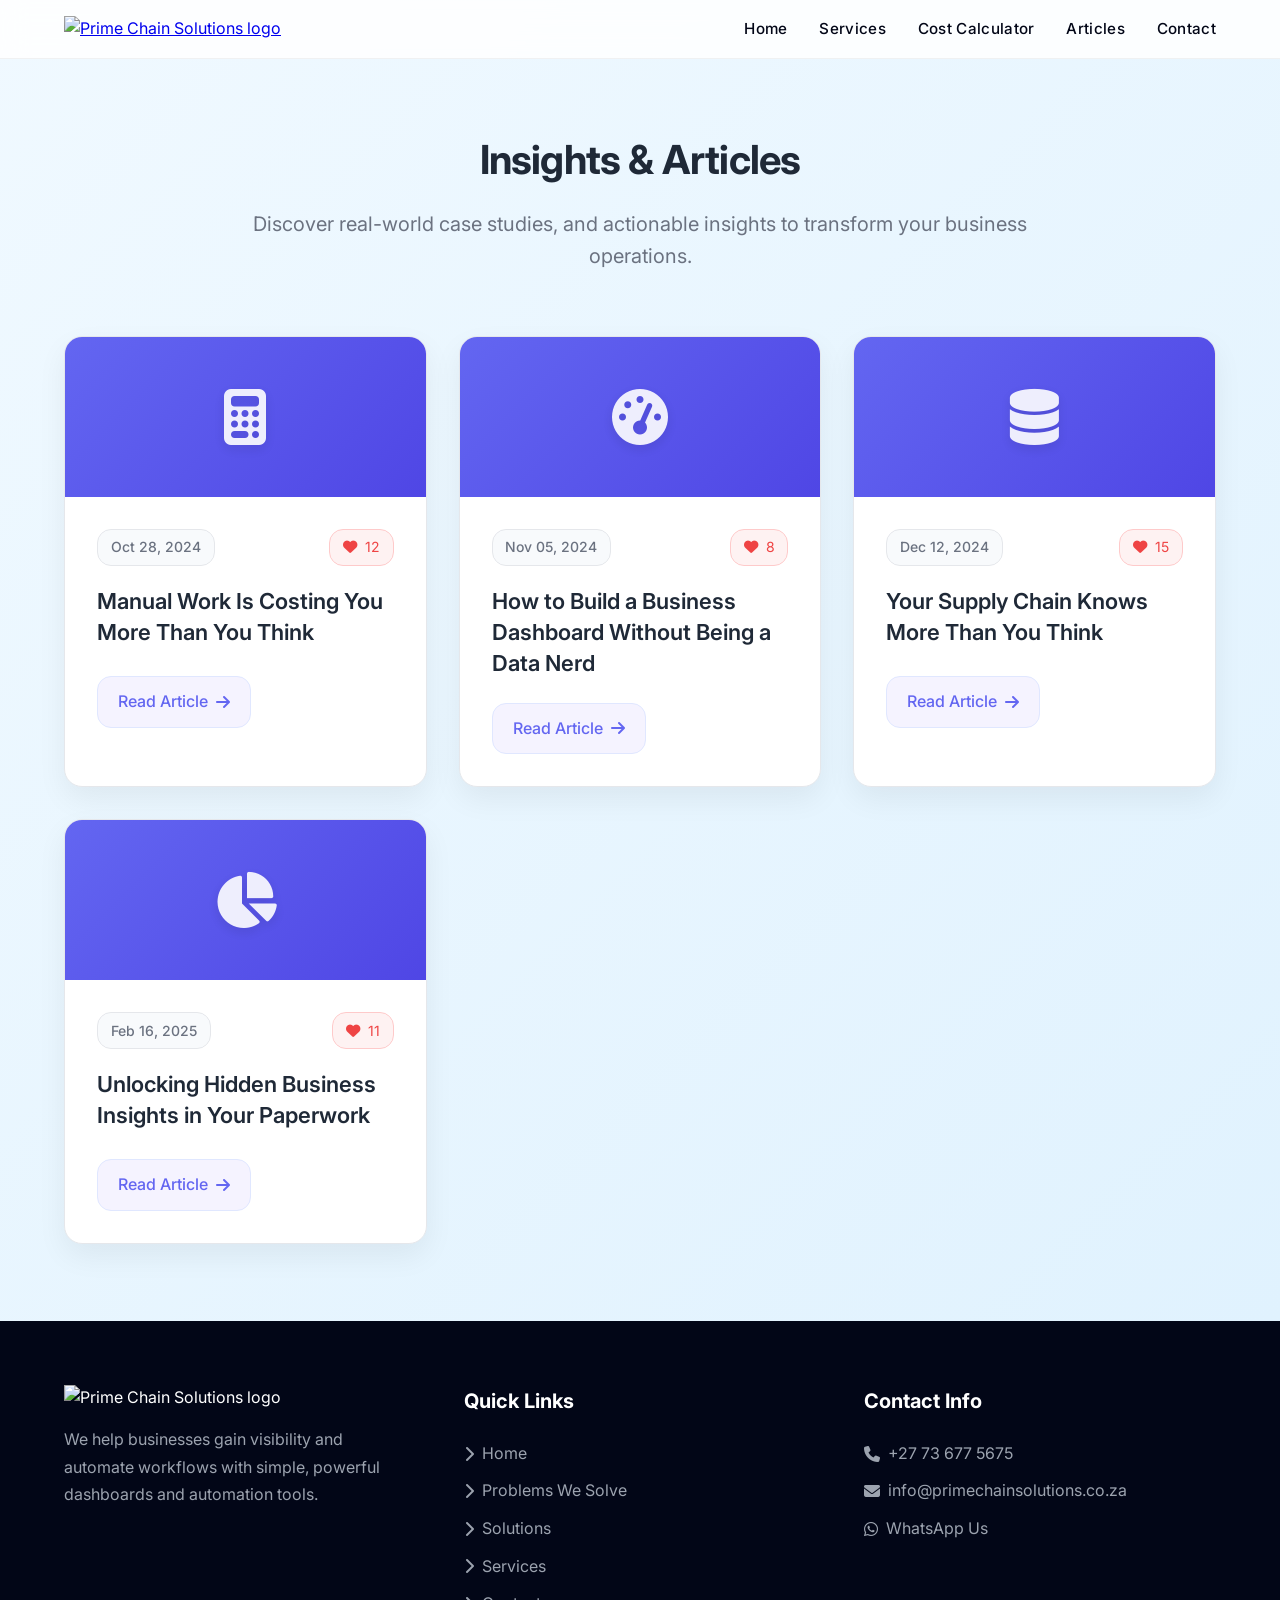
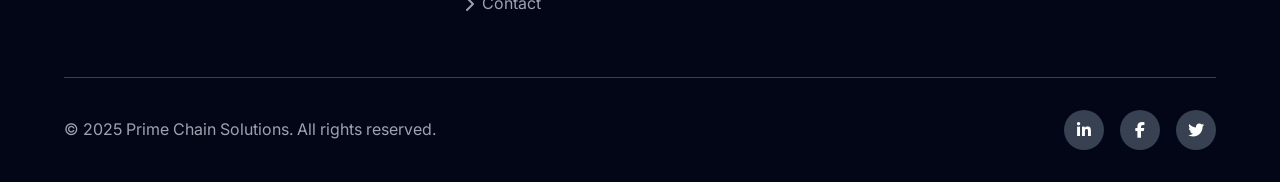
==== articles.html @ d6ee60e8 "Update articles.html" ====
<!DOCTYPE html>
<html lang="en">
<head>
    <meta charset="UTF-8">
    <meta name="viewport" content="width=device-width, initial-scale=1.0">
    <!-- SEO Metadata -->
    <meta name="description" content="Weekly articles on business process automation, supply chain visibility, and operational efficiency from Prime Chain Solutions." />
    <meta name="keywords" content="business automation articles, supply chain visibility, workflow automation, operations dashboards, process improvement, data visibility" />
    
    <!-- Open Graph / Facebook -->
    <meta property="og:type" content="website">
    <meta property="og:url" content="https://www.primechainsolutions.co.za/articles.html">
    <meta property="og:title" content="Articles | Prime Chain Solutions - Visibility and Automation Insights">
    <meta property="og:description" content="Weekly articles on business process automation, supply chain visibility, and operational efficiency.">
    <meta property="og:image" content="https://www.primechainsolutions.co.za/assets/og-image.jpg">

    <!-- Twitter -->
    <meta property="twitter:card" content="summary_large_image">
    <meta property="twitter:url" content="https://www.primechainsolutions.co.za/articles.html">
    <meta property="twitter:title" content="Articles | Prime Chain Solutions - Visibility and Automation Insights">
    <meta property="twitter:description" content="Weekly articles on business process automation, supply chain visibility, and operational efficiency.">
    <meta property="twitter:image" content="https://www.primechainsolutions.co.za/assets/twitter-image.jpg">

    <!-- Favicon -->
    <link rel="icon" type="image/png" sizes="32x32" href="/assets/Symbol Only.png">
    <link rel="icon" type="image/png" sizes="16x16" href="/assets/Symbol Only.png">
    
    <title>Articles | Prime Chain Solutions - Visibility and Automation Insights</title>
    <link rel="preconnect" href="https://fonts.googleapis.com">
    <link rel="preconnect" href="https://fonts.gstatic.com" crossorigin>
    <link href="https://fonts.googleapis.com/css2?family=Inter:wght@300;400;500;600;700;800;900&display=swap" rel="stylesheet">
    <link rel="stylesheet" href="https://cdnjs.cloudflare.com/ajax/libs/font-awesome/6.4.0/css/all.min.css">
    <link rel="stylesheet" href="assets/styles.css">
    <style>
        /* Articles Specific Styles */
        .section {
            padding: clamp(7rem, 10vw, 10rem) 0 clamp(4rem, 6vw, 6rem);
            background: linear-gradient(135deg, #f0f9ff 0%, #e0f2fe 100%);
            min-height: 100vh;
        }

        .articles-grid {
            display: grid;
            grid-template-columns: repeat(auto-fit, minmax(350px, 1fr));
            gap: 2rem;
            max-width: 1200px;
            margin: 0 auto;
        }

        .article-card {
            background: white;
            border-radius: 18px;
            overflow: hidden;
            box-shadow: 0 12px 30px rgba(0, 0, 0, 0.06);
            transition: all 0.3s ease;
            cursor: pointer;
            border: 1px solid #e5e7eb;
            transform: translateY(0);
        }

        .article-card:hover {
            transform: translateY(-8px);
            box-shadow: 0 20px 45px rgba(0, 0, 0, 0.08);
        }

        .article-image {
            background: linear-gradient(135deg, #6366f1 0%, #4f46e5 100%);
            padding: 2.5rem;
            text-align: center;
            color: white;
            height: 160px;
            display: flex;
            align-items: center;
            justify-content: center;
        }

        .article-image i {
            font-size: 3.5rem;
            opacity: 0.9;
            filter: drop-shadow(0 4px 6px rgba(0, 0, 0, 0.1));
        }

        .article-content {
            padding: 2rem;
        }

        .article-meta {
            display: flex;
            justify-content: space-between;
            align-items: center;
            margin-bottom: 1.25rem;
            font-size: 0.875rem;
        }

        .article-date {
            color: #6b7280;
            font-weight: 500;
            background: #f8fafc;
            padding: 0.4rem 0.8rem;
            border-radius: 14px;
            border: 1px solid #e5e7eb;
        }

        .article-engagement {
            display: flex;
            align-items: center;
            gap: 0.5rem;
            color: #ef4444;
            background: #fef2f2;
            padding: 0.4rem 0.8rem;
            border-radius: 14px;
            border: 1px solid #fecaca;
        }

        .article-engagement i {
            font-size: 0.9rem;
        }

        .article-title {
            font-size: 1.375rem;
            font-weight: 600;
            color: #1f2937;
            margin-bottom: 1.5rem;
            line-height: 1.4;
            min-height: 66px;
        }

        .article-link {
            display: inline-flex;
            align-items: center;
            gap: 0.5rem;
            color: #6366f1;
            text-decoration: none;
            font-weight: 500;
            transition: all 0.3s ease;
            padding: 0.75rem 1.25rem;
            background: #f5f3ff;
            border-radius: 14px;
            border: 1px solid #e0e7ff;
        }

        .article-link:hover {
            color: #4f46e5;
            gap: 0.75rem;
            background: #ede9fe;
            transform: translateX(4px);
        }

        .article-link i {
            transition: transform 0.3s ease;
        }

        .article-link:hover i {
            transform: translateX(4px);
        }

        .section-title {
            text-align: center;
            max-width: 800px;
            margin: 0 auto clamp(3rem, 5vw, 4rem);
        }

        .section-title h2 {
            font-size: 2.5rem;
            font-weight: 700;
            margin-bottom: 1rem;
            color: #1f2937;
            letter-spacing: -0.02em;
        }

        .section-title p {
            font-size: 1.25rem;
            color: #6b7280;
            line-height: 1.6;
        }

        /* Fade-in animation for articles */
        .article-card {
            opacity: 0;
            transform: translateY(20px);
            animation: fadeInUp 0.6s ease forwards;
        }

        .article-card:nth-child(1) { animation-delay: 0.1s; }
        .article-card:nth-child(2) { animation-delay: 0.2s; }
        .article-card:nth-child(3) { animation-delay: 0.3s; }
        .article-card:nth-child(4) { animation-delay: 0.4s; }

        @keyframes fadeInUp {
            from { 
                opacity: 0;
                transform: translateY(20px);
            }
            to { 
                opacity: 1;
                transform: translateY(0);
            }
        }

        /* Mobile Responsive */
        @media (max-width: 768px) {
            .section {
                padding: clamp(5rem, 8vw, 7rem) 0 clamp(3rem, 4vw, 4rem);
            }

            .articles-grid {
                grid-template-columns: 1fr;
                gap: 1.5rem;
                padding: 0 1rem;
                max-width: 500px;
            }

            .section-title h2 {
                font-size: 2rem;
            }

            .section-title p {
                font-size: 1.125rem;
            }

            .article-card {
                margin: 0;
            }

            .article-image {
                padding: 2rem;
                height: 140px;
            }

            .article-image i {
                font-size: 3rem;
            }

            .article-content {
                padding: 1.5rem;
            }

            .article-title {
                font-size: 1.25rem;
                min-height: auto;
                margin-bottom: 1.25rem;
            }
        }

        @media (max-width: 480px) {
            .section-title h2 {
                font-size: 1.75rem;
            }

            .article-content {
                padding: 1.25rem;
            }

            .article-title {
                font-size: 1.125rem;
            }

            .article-image {
                height: 120px;
                padding: 1.5rem;
            }

            .article-image i {
                font-size: 2.5rem;
            }

            .article-meta {
                flex-direction: column;
                align-items: flex-start;
                gap: 0.5rem;
            }

            .article-date, .article-engagement {
                width: 100%;
                justify-content: center;
                text-align: center;
            }

            .article-link {
                width: 100%;
                justify-content: center;
            }
        }
    </style>
</head>
<body>
    <!-- Scroll Progress Bar -->
    <div class="scroll-progress"></div>
    
    <!-- Global Header -->
    <header id="header">
        <div class="container header-container">
            <a href="index.html" class="logo" aria-label="Prime Chain Solutions Home">
                <img src="/assets/Primary on Transparent.png" alt="Prime Chain Solutions logo" />
            </a>
            <nav aria-label="Primary">
                <ul>
                    <li><a href="index.html">Home</a></li>
                    <li><a href="index.html#services">Services</a></li>
                    <li><a href="cost-calculator.html">Cost Calculator</a></li>
                    <li><a href="articles.html">Articles</a></li>
                    <li><a href="index.html#contact">Contact</a></li>
                </ul>
            </nav>
            
            <button class="mobile-menu-btn" id="mobile-menu-btn">
                <i class="fas fa-bars"></i>
            </button>
        </div>
    </header>
    

    <!-- Main Content -->
    <section class="section">
        <div class="container">
            <div class="section-title">
                <h2>Insights & Articles</h2>
                <p>Discover real-world case studies, and actionable insights to transform your business operations.</p>
            </div>
            
            <div class="articles-grid">
                <!-- Article 1 -->
                <div class="article-card" onclick="window.location.href='articles/article1.html'">
                    <div class="article-image">
                        <i class="fas fa-calculator"></i>
                    </div>
                    <div class="article-content">
                        <div class="article-meta">
                            <span class="article-date">Oct 28, 2024</span>
                            <div class="article-engagement">
                                <i class="fas fa-heart"></i>
                                <span>12</span>
                            </div>
                        </div>
                        <h3 class="article-title">Manual Work Is Costing You More Than You Think</h3>
                        <a href="articles/article1.html" class="article-link">Read Article <i class="fas fa-arrow-right"></i></a>
                    </div>
                </div>
                
                <!-- Article 2 -->
                <div class="article-card" onclick="window.location.href='articles/article2.html'">
                    <div class="article-image">
                        <i class="fas fa-tachometer-alt"></i>
                    </div>
                    <div class="article-content">
                        <div class="article-meta">
                            <span class="article-date">Nov 05, 2024</span>
                            <div class="article-engagement">
                                <i class="fas fa-heart"></i>
                                <span>8</span>
                            </div>
                        </div>
                        <h3 class="article-title">How to Build a Business Dashboard Without Being a Data Nerd</h3>
                        <a href="articles/article2.html" class="article-link">Read Article <i class="fas fa-arrow-right"></i></a>
                    </div>
                </div>
                
                <!-- Article 3 -->
                <div class="article-card" onclick="window.location.href='articles/article3.html'">
                    <div class="article-image">
                        <i class="fas fa-database"></i>
                    </div>
                    <div class="article-content">
                        <div class="article-meta">
                            <span class="article-date">Dec 12, 2024</span>
                            <div class="article-engagement">
                                <i class="fas fa-heart"></i>
                                <span>15</span>
                            </div>
                        </div>
                        <h3 class="article-title">Your Supply Chain Knows More Than You Think</h3>
                        <a href="articles/article3.html" class="article-link">Read Article <i class="fas fa-arrow-right"></i></a>
                    </div>
                </div>
                
                <!-- Article 6 -->
                <div class="article-card" onclick="window.location.href='articles/article6.html'">
                    <div class="article-image">
                        <i class="fas fa-chart-pie"></i>
                    </div>
                    <div class="article-content">
                        <div class="article-meta">
                            <span class="article-date">Feb 16, 2025</span>
                            <div class="article-engagement">
                                <i class="fas fa-heart"></i>
                                <span>11</span>
                            </div>
                        </div>
                        <h3 class="article-title">Unlocking Hidden Business Insights in Your Paperwork</h3>
                        <a href="articles/article6.html" class="article-link">Read Article <i class="fas fa-arrow-right"></i></a>
                    </div>
                </div>
            </div>
        </div>
    </section>

    <!-- Global Footer -->
    <footer>
        <div class="container">
            <div class="footer-content">
                <div class="footer-about">
                    <div class="footer-logo">
                        <img src="/assets/White on Transparent.png" alt="Prime Chain Solutions logo" />
                    </div>
                    <p>We help businesses gain visibility and automate workflows with simple, powerful dashboards and automation tools.</p>
                </div>
                
                <div class="footer-links">
                    <h3 class="footer-heading">Quick Links</h3>
                    <ul>
                        <li><a href="index.html"><i class="fas fa-chevron-right"></i> Home</a></li>
                        <li><a href="index.html#problems"><i class="fas fa-chevron-right"></i> Problems We Solve</a></li>
                        <li><a href="index.html#solutions"><i class="fas fa-chevron-right"></i> Solutions</a></li>
                        <li><a href="index.html#services"><i class="fas fa-chevron-right"></i> Services</a></li>
                        <li><a href="index.html#contact"><i class="fas fa-chevron-right"></i> Contact</a></li>
                    </ul>
                </div>
                
                <div class="footer-links">
                    <h3 class="footer-heading">Contact Info</h3>
                    <ul>
                        <li><a href="tel:+27736775675"><i class="fas fa-phone"></i> +27 73 677 5675</a></li>
                        <li><a href="mailto:skhumbuzo@primechainsolutions.co.za"><i class="fas fa-envelope"></i> info@primechainsolutions.co.za</a></li>
                        <li><a href="https://wa.me/27736775675"><i class="fab fa-whatsapp"></i> WhatsApp Us</a></li>
                    </ul>
                </div>
            </div>
            
            <div class="footer-bottom">
                <p class="copyright">© 2025 Prime Chain Solutions. All rights reserved.</p>
                <div class="social-links">
                    <a href="#"><i class="fab fa-linkedin-in"></i></a>
                    <a href="#"><i class="fab fa-facebook-f"></i></a>
                    <a href="#"><i class="fab fa-twitter"></i></a>
                </div>
            </div>
        </div>
    </footer>

    <!-- Back to Top Button -->
    <div class="back-to-top" aria-label="Back to top">
        <i class="fas fa-arrow-up"></i>
    </div>

    <script src="assets/script.js"></script>
    <script>
        // Articles page specific JavaScript
        document.addEventListener('DOMContentLoaded', function() {
            // Add click handlers for article cards
            document.querySelectorAll('.article-card').forEach(card => {
                card.addEventListener('click', function(e) {
                    // Don't trigger if user clicked on a link inside the card
                    if (e.target.tagName === 'A' || e.target.closest('a')) {
                        return;
                    }
                    const onclickAttr = this.getAttribute('onclick');
                    if (onclickAttr) {
                        const urlMatch = onclickAttr.match(/'([^']+)'/);
                        if (urlMatch && urlMatch[1]) {
                            window.location.href = urlMatch[1];
                        }
                    }
                });
            });

            // Add hover effects for article cards
            document.querySelectorAll('.article-card').forEach(card => {
                card.addEventListener('mouseenter', function() {
                    this.style.transform = 'translateY(-8px)';
                });
                
                card.addEventListener('mouseleave', function() {
                    this.style.transform = 'translateY(0)';
                });
            });

            // Intersection observer for animations
            const observerOptions = {
                threshold: 0.1,
                rootMargin: '0px 0px -50px 0px'
            };

            const observer = new IntersectionObserver((entries) => {
                entries.forEach(entry => {
                    if (entry.isIntersecting) {
                        entry.target.style.animationPlayState = 'running';
                        observer.unobserve(entry.target);
                    }
                });
            }, observerOptions);

            // Observe article cards
            document.querySelectorAll('.article-card').forEach(card => {
                observer.observe(card);
            });
        });
    </script>
</body>
</html>
---- assets/styles.css ----
/* STEP 1 — Add global design system */
:root {
  --bg-dark: #020617;
  --bg-light: #ffffff;
  --text-dark: #020617;
  --text-muted: #6b7280;
  --primary: #6366f1;
  --primary-hover: #4f46e5;
  --card-bg: #ffffff;
  --radius-lg: 18px;
  --radius-md: 14px;
  --shadow-soft: 0 12px 30px rgba(0,0,0,0.06);
  --shadow-hover: 0 20px 45px rgba(0,0,0,0.08);
}

/* Reset and Base Styles */
* {
    margin: 0;
    padding: 0;
    box-sizing: border-box;
}

html {
    scroll-behavior: smooth;
}

body {
    font-family: 'Inter', sans-serif;
    line-height: 1.6;
    color: var(--text-dark);
    background-color: var(--bg-light);
    overflow-x: hidden;
}

.container {
    width: 100%;
    max-width: 1200px;
    margin: 0 auto;
    padding: 0 1.5rem;
}

/* STEP 2 — Header (clean, premium, modern) */
#header {
    position: fixed;
    top: 0;
    left: 0;
    width: 100%;
    background: rgba(255,255,255,0.85);
    backdrop-filter: blur(12px);
    border-bottom: 1px solid rgba(0,0,0,0.05);
    z-index: 1000;
    transition: all 0.3s ease;
}

#header.scrolled {
    box-shadow: 0 4px 6px -1px rgba(0, 0, 0, 0.1), 0 2px 4px -1px rgba(0, 0, 0, 0.06);
}

.header-container {
  display: flex;
  align-items: center;
  justify-content: space-between;
  padding: 1rem 1.5rem;
}

.logo img {
  height: 60px;
  width: auto;
}

nav ul {
    display: flex;
    list-style: none;
    gap: 2rem;
}

nav a {
    text-decoration: none;
    font-size: 0.95rem;
    font-weight: 500;
    color: var(--text-dark);
    letter-spacing: 0.02em;
    transition: color 0.3s;
}

nav a:hover {
    color: var(--primary);
}

.theme-toggle {
    background: none;
    border: none;
    font-size: 1.2rem;
    color: #374151;
    cursor: pointer;
    padding: 0.5rem;
    border-radius: 50%;
    transition: background-color 0.3s;
}

.theme-toggle:hover {
    background-color: #f3f4f6;
}

.mobile-menu-btn {
    display: none;
    background: none;
    border: none;
    font-size: 1.5rem;
    color: #374151;
    cursor: pointer;
    z-index: 1001;
    padding: 0.5rem;
}

/* STEP 8 — Footer (Plus94-style calm finish) */
footer {
    background: #020617;
    color: white;
    padding: 4rem 0 2rem;
}

.footer-content {
    display: grid;
    grid-template-columns: repeat(auto-fit, minmax(250px, 1fr));
    gap: 3rem;
    margin-bottom: 3rem;
}

.footer-logo img {
    height: 60px;
    margin-bottom: 1rem;
}

.footer-about p {
    color: #9ca3af;
    line-height: 1.7;
}

.footer-heading {
    font-size: 1.25rem;
    margin-bottom: 1.5rem;
}

.footer-links ul {
    list-style: none;
}

.footer-links li {
    margin-bottom: 0.75rem;
}

.footer-links a {
    color: #9ca3af;
    text-decoration: none;
    display: flex;
    align-items: center;
    gap: 0.5rem;
    transition: color 0.3s;
}

.footer-links a:hover {
    color: white;
}

.footer-bottom {
    display: flex;
    justify-content: space-between;
    align-items: center;
    padding-top: 2rem;
    border-top: 1px solid #374151;
}

.copyright {
    color: #9ca3af;
}

.social-links {
    display: flex;
    gap: 1rem;
}

.social-links a {
    display: flex;
    align-items: center;
    justify-content: center;
    width: 40px;
    height: 40px;
    background: #374151;
    color: white;
    border-radius: 50%;
    text-decoration: none;
    transition: background 0.3s;
}

.social-links a:hover {
    background: var(--primary);
}

/* Scroll Progress */
.scroll-progress {
    position: fixed;
    top: 0;
    left: 0;
    height: 4px;
    background: var(--primary);
    width: 0%;
    z-index: 1001;
    transition: width 0.1s;
}

/* Back to Top Button */
.back-to-top {
    position: fixed;
    bottom: 2rem;
    right: 2rem;
    width: 50px;
    height: 50px;
    background: var(--primary);
    color: white;
    border: none;
    border-radius: 50%;
    cursor: pointer;
    display: flex;
    align-items: center;
    justify-content: center;
    opacity: 0;
    visibility: hidden;
    transition: all 0.3s ease;
    z-index: 999;
}

.back-to-top.visible {
    opacity: 1;
    visibility: visible;
}

.back-to-top:hover {
    background: var(--primary-hover);
    transform: translateY(-2px);
}

/* Mobile Responsive Styles */
@media (max-width: 768px) {
    .mobile-menu-btn {
        display: block;
    }
    
    nav ul {
        position: fixed;
        top: 0;
        right: -100%;
        width: 80%;
        max-width: 300px;
        height: 100vh;
        background: #ffffff;
        box-shadow: -5px 0 15px rgba(0,0,0,0.1);
        transition: right 0.3s ease;
        z-index: 1000;
        padding: 80px 20px 20px;
        overflow-y: auto;
        flex-direction: column;
        align-items: flex-start;
        gap: 0;
    }
    
    nav ul.show {
        right: 0;
    }
    
    nav ul li {
        margin: 10px 0;
        width: 100%;
    }
    
    nav ul li a {
        display: block;
        padding: 12px 15px;
        width: 100%;
        border-radius: 6px;
        transition: background-color 0.2s;
    }
    
    nav ul li a:hover {
        background-color: rgba(0,0,0,0.05);
    }
    
    .footer-bottom {
        flex-direction: column;
        gap: 1rem;
        text-align: center;
    }
    
    .back-to-top {
        bottom: 1rem;
        right: 1rem;
    }
}

@media (max-width: 480px) {
    .container {
        padding: 0 1rem;
    }
    
    .header-container {
        padding: 1rem;
    }
}
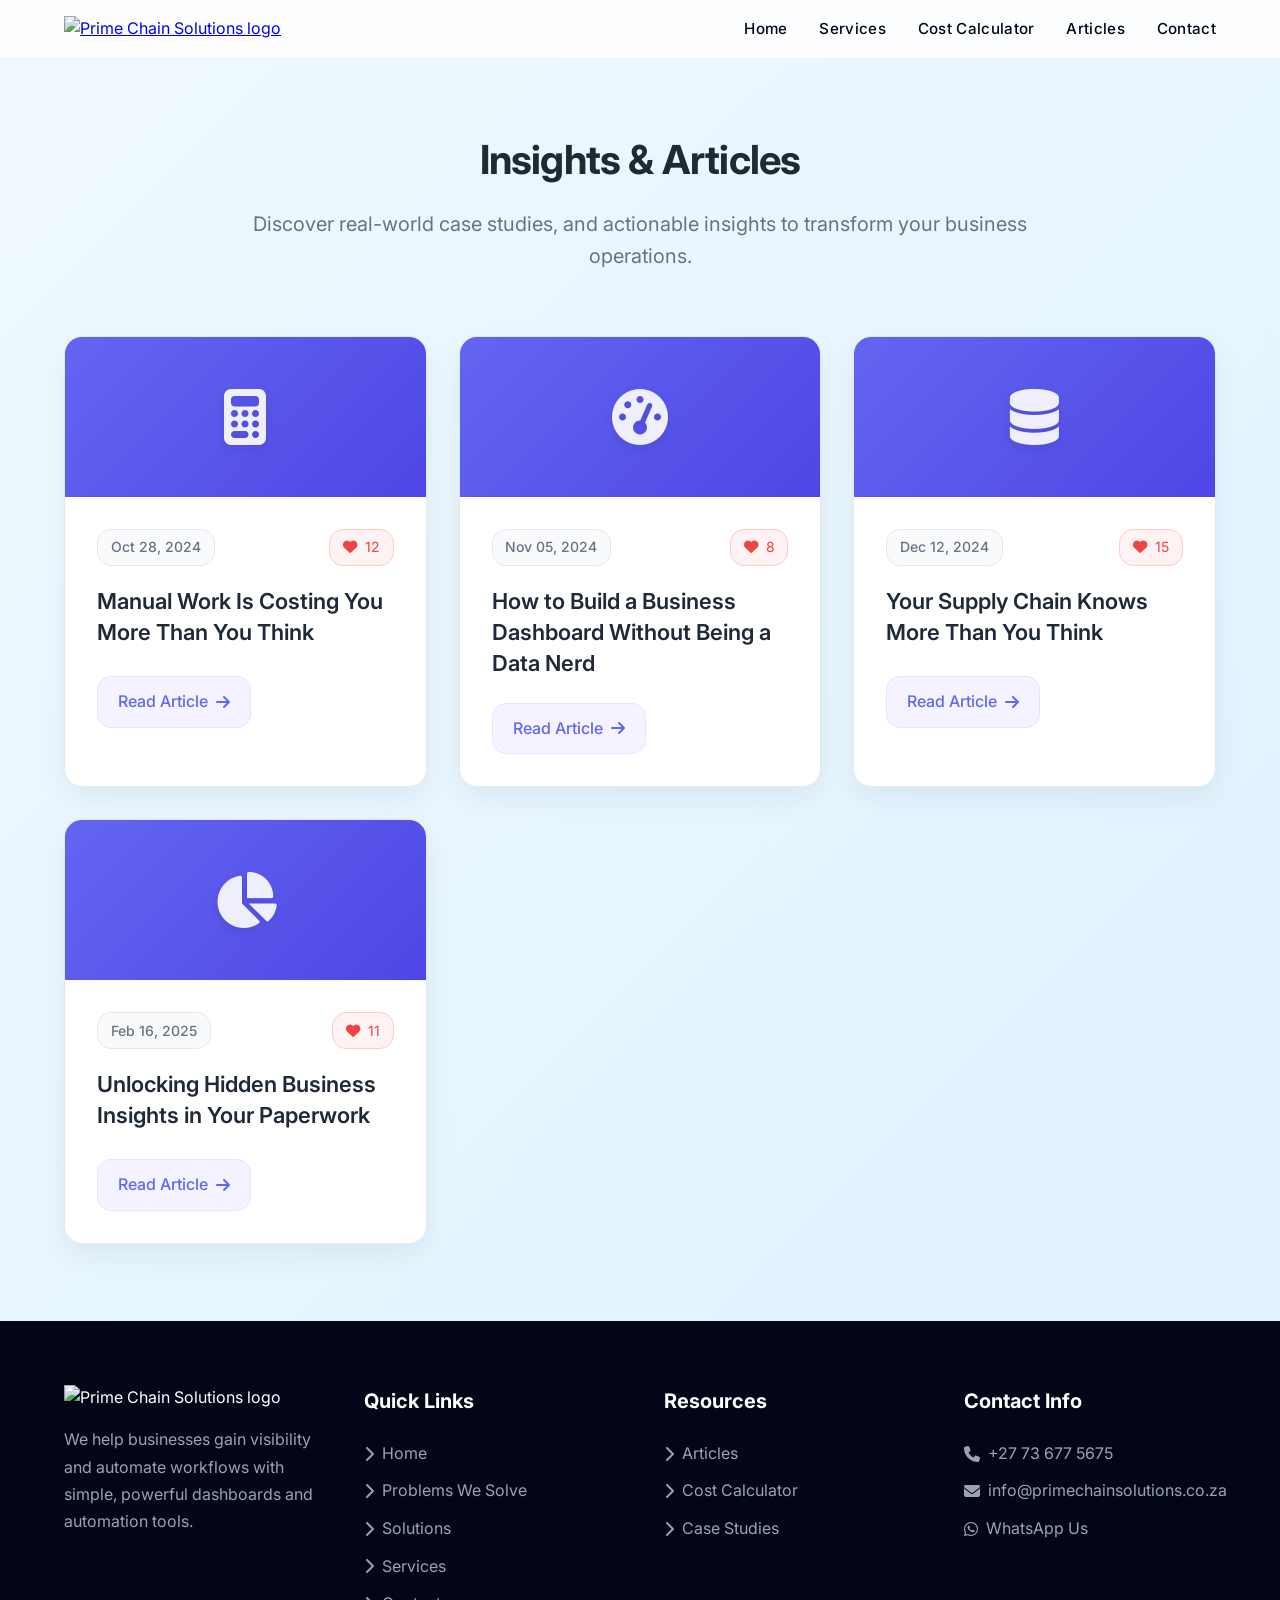
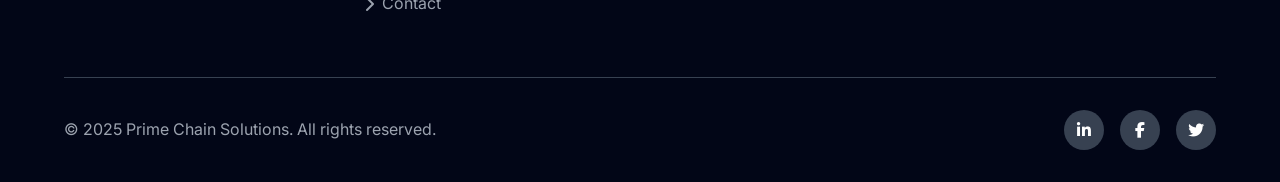
==== commit fe0ed119: "Update articles.html" ====
--- a/articles.html
+++ b/articles.html
@@ -394,6 +394,7 @@
         </div>
     </section>
 
+
     <!-- Global Footer -->
     <footer>
         <div class="container">
@@ -408,11 +409,20 @@
                 <div class="footer-links">
                     <h3 class="footer-heading">Quick Links</h3>
                     <ul>
-                        <li><a href="index.html"><i class="fas fa-chevron-right"></i> Home</a></li>
-                        <li><a href="index.html#problems"><i class="fas fa-chevron-right"></i> Problems We Solve</a></li>
-                        <li><a href="index.html#solutions"><i class="fas fa-chevron-right"></i> Solutions</a></li>
-                        <li><a href="index.html#services"><i class="fas fa-chevron-right"></i> Services</a></li>
-                        <li><a href="index.html#contact"><i class="fas fa-chevron-right"></i> Contact</a></li>
+                        <li><a href="../index.html"><i class="fas fa-chevron-right"></i> Home</a></li>
+                        <li><a href="../index.html#problems"><i class="fas fa-chevron-right"></i> Problems We Solve</a></li>
+                        <li><a href="../index.html#solutions"><i class="fas fa-chevron-right"></i> Solutions</a></li>
+                        <li><a href="../index.html#services"><i class="fas fa-chevron-right"></i> Services</a></li>
+                        <li><a href="../index.html#contact"><i class="fas fa-chevron-right"></i> Contact</a></li>
+                    </ul>
+                </div>
+                
+                <div class="footer-links">
+                    <h3 class="footer-heading">Resources</h3>
+                    <ul>
+                        <li><a href="../articles.html"><i class="fas fa-chevron-right"></i> Articles</a></li>
+                        <li><a href="../cost-calculator.html"><i class="fas fa-chevron-right"></i> Cost Calculator</a></li>
+                        <li><a href="#"><i class="fas fa-chevron-right"></i> Case Studies</a></li>
                     </ul>
                 </div>
                 
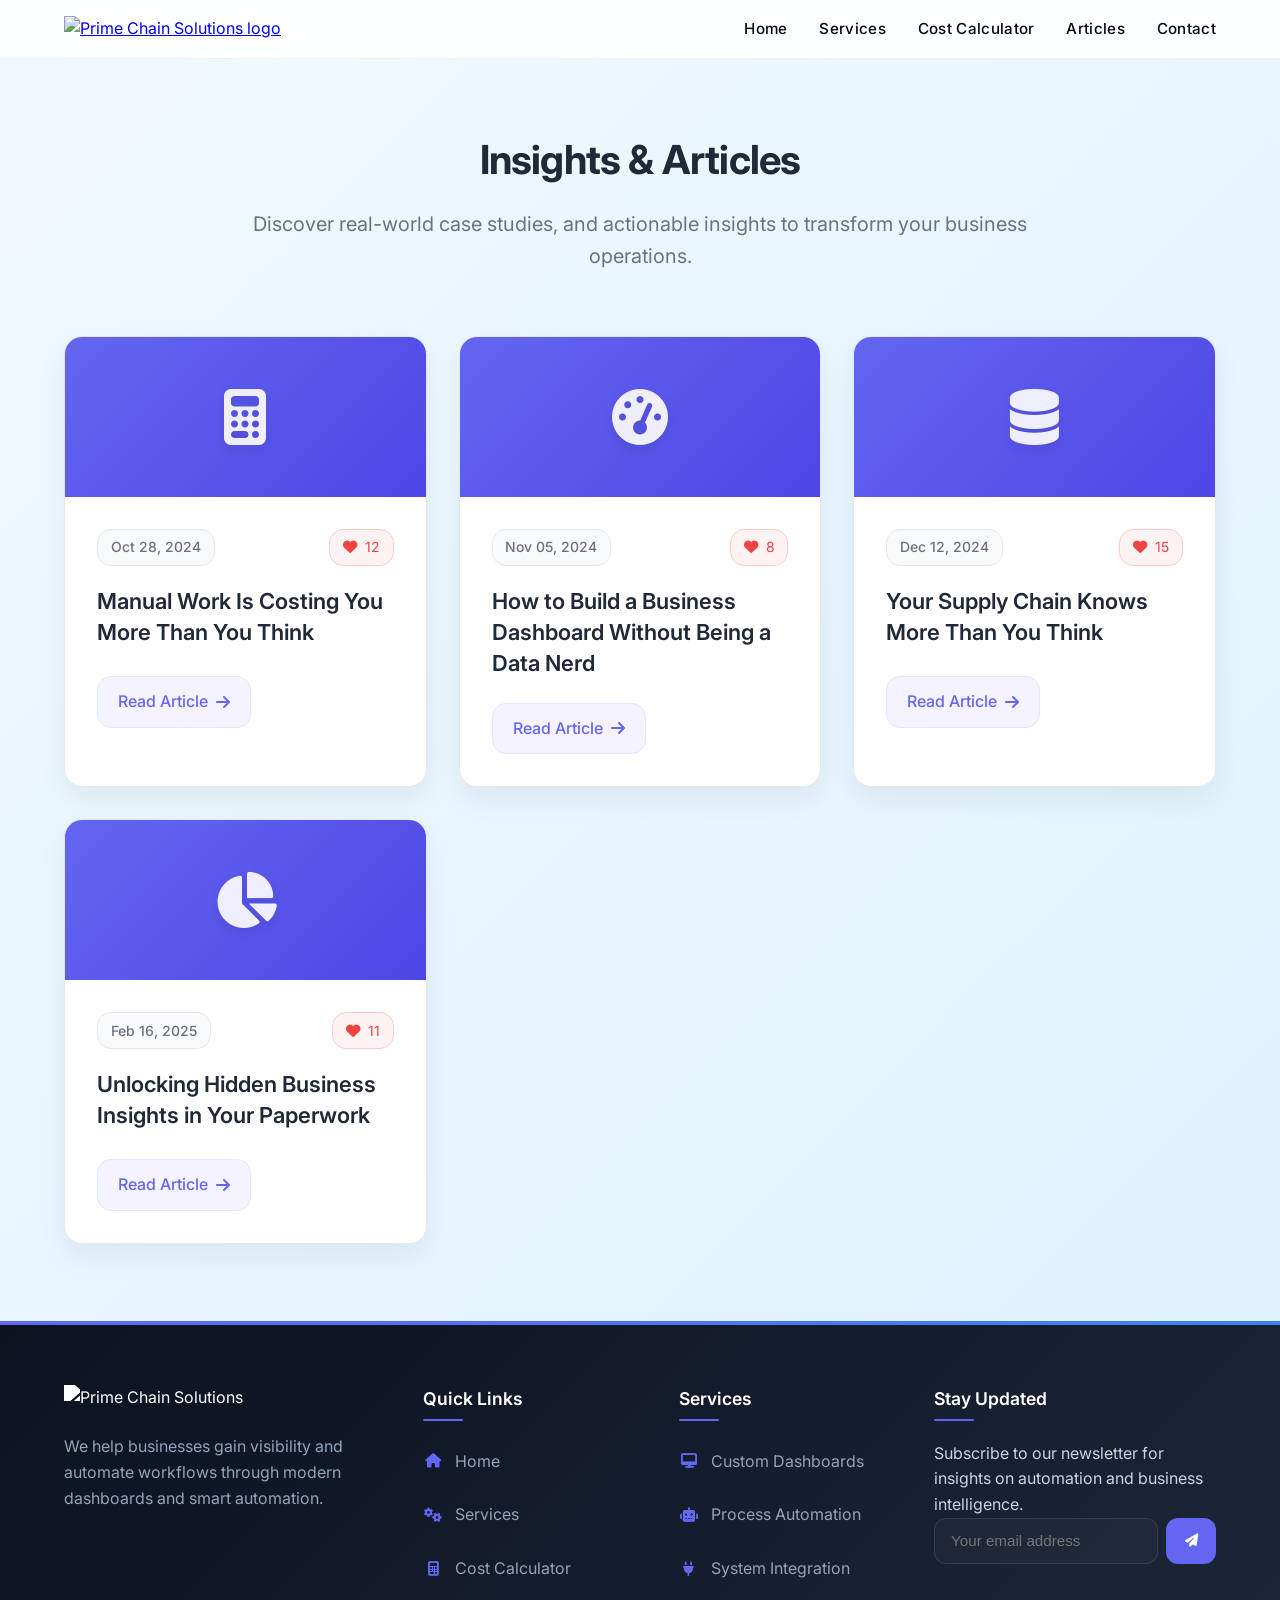
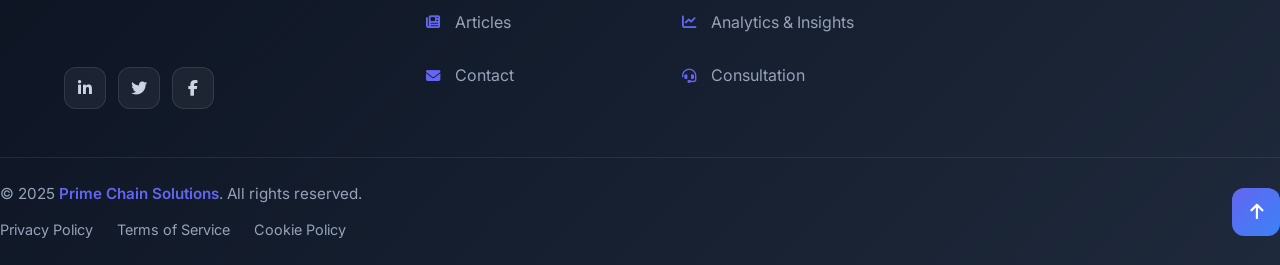
==== commit 30be1934: "Replace old footer with modern footer design" ====
--- a/articles.html
+++ b/articles.html
@@ -395,56 +395,90 @@
     </section>
 
 
-    <!-- Global Footer -->
-    <footer>
-        <div class="container">
-            <div class="footer-content">
-                <div class="footer-about">
-                    <div class="footer-logo">
-                        <img src="/assets/White on Transparent.png" alt="Prime Chain Solutions logo" />
-                    </div>
-                    <p>We help businesses gain visibility and automate workflows with simple, powerful dashboards and automation tools.</p>
-                </div>
-                
-                <div class="footer-links">
-                    <h3 class="footer-heading">Quick Links</h3>
-                    <ul>
-                        <li><a href="../index.html"><i class="fas fa-chevron-right"></i> Home</a></li>
-                        <li><a href="../index.html#problems"><i class="fas fa-chevron-right"></i> Problems We Solve</a></li>
-                        <li><a href="../index.html#solutions"><i class="fas fa-chevron-right"></i> Solutions</a></li>
-                        <li><a href="../index.html#services"><i class="fas fa-chevron-right"></i> Services</a></li>
-                        <li><a href="../index.html#contact"><i class="fas fa-chevron-right"></i> Contact</a></li>
-                    </ul>
-                </div>
-                
-                <div class="footer-links">
-                    <h3 class="footer-heading">Resources</h3>
-                    <ul>
-                        <li><a href="../articles.html"><i class="fas fa-chevron-right"></i> Articles</a></li>
-                        <li><a href="../cost-calculator.html"><i class="fas fa-chevron-right"></i> Cost Calculator</a></li>
-                        <li><a href="#"><i class="fas fa-chevron-right"></i> Case Studies</a></li>
-                    </ul>
-                </div>
-                
-                <div class="footer-links">
-                    <h3 class="footer-heading">Contact Info</h3>
-                    <ul>
-                        <li><a href="tel:+27736775675"><i class="fas fa-phone"></i> +27 73 677 5675</a></li>
-                        <li><a href="mailto:skhumbuzo@primechainsolutions.co.za"><i class="fas fa-envelope"></i> info@primechainsolutions.co.za</a></li>
-                        <li><a href="https://wa.me/27736775675"><i class="fab fa-whatsapp"></i> WhatsApp Us</a></li>
-                    </ul>
-                </div>
+    <!-- ================= MODERN FOOTER ================= -->
+    <footer class="ps-footer" role="contentinfo" aria-label="Site footer">
+      <div class="container">
+        <!-- Main Footer Content -->
+        <div class="ps-footer-main">
+          <!-- Brand Column -->
+          <div class="ps-footer-brand">
+            <div class="footer-logo">
+              <img src="/assets/Primary on Transparent.png" alt="Prime Chain Solutions" height="70">
             </div>
+            <p class="footer-tagline">
+              We help businesses gain visibility and automate workflows through modern dashboards and smart automation.
+            </p>
+            <div class="footer-socials">
+              <a href="#" class="social-icon" aria-label="LinkedIn">
+                <i class="fab fa-linkedin-in"></i>
+              </a>
+              <a href="#" class="social-icon" aria-label="Twitter">
+                <i class="fab fa-twitter"></i>
+              </a>
+              <a href="#" class="social-icon" aria-label="Facebook">
+                <i class="fab fa-facebook-f"></i>
+              </a>
+            </div>
+          </div>
+
+          <!-- Quick Links -->
+          <div class="ps-footer-col">
+            <h4 class="footer-heading">Quick Links</h4>
+            <ul class="footer-links">
+              <li><a href="index.html"><i class="fas fa-home fa-fw"></i> Home</a></li>
+              <li><a href="index.html#services"><i class="fas fa-cogs fa-fw"></i> Services</a></li>
+              <li><a href="cost-calculator.html"><i class="fas fa-calculator fa-fw"></i> Cost Calculator</a></li>
+              <li><a href="articles.html"><i class="fas fa-newspaper fa-fw"></i> Articles</a></li>
+              <li><a href="index.html#contact"><i class="fas fa-envelope fa-fw"></i> Contact</a></li>
+            </ul>
+          </div>
+
+          <!-- Services -->
+          <div class="ps-footer-col">
+            <h4 class="footer-heading">Services</h4>
+            <ul class="footer-links">
+              <li><a href="#"><i class="fas fa-desktop fa-fw"></i> Custom Dashboards</a></li>
+              <li><a href="#"><i class="fas fa-robot fa-fw"></i> Process Automation</a></li>
+              <li><a href="#"><i class="fas fa-plug fa-fw"></i> System Integration</a></li>
+              <li><a href="#"><i class="fas fa-chart-line fa-fw"></i> Analytics & Insights</a></li>
+              <li><a href="#"><i class="fas fa-headset fa-fw"></i> Consultation</a></li>
+            </ul>
+          </div>
+
+          <!-- Newsletter & Contact -->
+          <div class="ps-footer-col">
+            <h4 class="footer-heading">Stay Updated</h4>
+            <p class="footer-text">Subscribe to our newsletter for insights on automation and business intelligence.</p>
             
-            <div class="footer-bottom">
-                <p class="copyright">© 2025 Prime Chain Solutions. All rights reserved.</p>
-                <div class="social-links">
-                    <a href="#"><i class="fab fa-linkedin-in"></i></a>
-                    <a href="#"><i class="fab fa-facebook-f"></i></a>
-                    <a href="#"><i class="fab fa-twitter"></i></a>
-                </div>
+            <form class="ps-newsletter-form" aria-label="Subscribe to newsletter">
+              <div class="input-group">
+                <input type="email" placeholder="Your email address" required>
+                <button type="submit" class="newsletter-btn">
+                  <i class="fas fa-paper-plane"></i>
+                </button>
+              </div>
+            </form>
             </div>
+          </div>
         </div>
+
+        <!-- Bottom Bar -->
+        <div class="ps-footer-bottom">
+          <div class="footer-bottom-content">
+            <p class="copyright">© 2025 <span class="highlight">Prime Chain Solutions</span>. All rights reserved.</p>
+            <div class="footer-legal">
+              <a href="#">Privacy Policy</a>
+              <a href="#">Terms of Service</a>
+              <a href="#">Cookie Policy</a>
+            </div>
+          </div>
+          <div class="footer-back-to-top">
+            <button class="back-to-top-btn" aria-label="Back to top">
+              <i class="fas fa-arrow-up"></i>
+            </button>
+          </div>
+        </div>
+      </div>
     </footer>
 
     <!-- Back to Top Button -->
--- a/assets/styles.css
+++ b/assets/styles.css
@@ -4,7 +4,7 @@
   --bg-light: #ffffff;
   --text-dark: #020617;
   --text-muted: #6b7280;
-  --primary: #6366f1;
+  --primary: #008080;
   --primary-hover: #4f46e5;
   --card-bg: #ffffff;
   --radius-lg: 18px;
@@ -113,88 +113,431 @@
     padding: 0.5rem;
 }
 
-/* STEP 8 — Footer (Plus94-style calm finish) */
-footer {
-    background: #020617;
-    color: white;
-    padding: 4rem 0 2rem;
-}
-
-.footer-content {
-    display: grid;
-    grid-template-columns: repeat(auto-fit, minmax(250px, 1fr));
-    gap: 3rem;
-    margin-bottom: 3rem;
+/* ================= MODERN FOOTER STYLES ================= */
+
+.ps-footer {
+  background: linear-gradient(135deg, #0b1220 0%, #1e293b 100%);
+  color: #cbd5e1;
+  padding: 4rem 0 1.5rem;
+  position: relative;
+  overflow: hidden;
+}
+
+.ps-footer::before {
+  content: '';
+  position: absolute;
+  top: 0;
+  left: 0;
+  right: 0;
+  height: 4px;
+  background: linear-gradient(90deg, #6366f1, #3b82f6, #6366f1);
+  background-size: 200% 100%;
+  animation: gradientShift 3s ease infinite;
+}
+
+@keyframes gradientShift {
+  0% { background-position: 0% 50%; }
+  50% { background-position: 100% 50%; }
+  100% { background-position: 0% 50%; }
+}
+
+.ps-footer .container {
+  max-width: 1200px;
+  margin: 0 auto;
+  padding: 0 1.5rem;
+}
+
+/* Main Footer Grid */
+.ps-footer-main {
+  display: grid;
+  grid-template-columns: 1.5fr repeat(3, 1fr);
+  gap: 3rem;
+  margin-bottom: 3rem;
+}
+
+/* Brand Column */
+.ps-footer-brand {
+  display: flex;
+  flex-direction: column;
 }
 
 .footer-logo img {
+  height: 70px;
+  width: auto;
+  margin-bottom: 1.5rem;
+  filter: brightness(0) invert(1);
+}
+
+.footer-tagline {
+  font-size: 1rem;
+  line-height: 1.6;
+  color: #94a3b8;
+  margin-bottom: 1.5rem;
+}
+
+.footer-socials {
+  display: flex;
+  gap: 0.75rem;
+  margin-top: auto;
+}
+
+.social-icon {
+  display: inline-flex;
+  align-items: center;
+  justify-content: center;
+  width: 42px;
+  height: 42px;
+  border-radius: 12px;
+  background: rgba(255, 255, 255, 0.05);
+  color: #cbd5e1;
+  font-size: 1rem;
+  transition: all 0.3s ease;
+  text-decoration: none;
+  border: 1px solid rgba(255, 255, 255, 0.1);
+}
+
+.social-icon:hover {
+  background: #6366f1;
+  color: white;
+  transform: translateY(-3px);
+  box-shadow: 0 8px 20px rgba(99, 102, 241, 0.3);
+}
+
+/* Footer Columns */
+.ps-footer-col {
+  display: flex;
+  flex-direction: column;
+}
+
+.footer-heading {
+  font-size: 1.1rem;
+  font-weight: 600;
+  color: white;
+  margin-bottom: 1.25rem;
+  position: relative;
+  padding-bottom: 0.5rem;
+}
+
+.footer-heading::after {
+  content: '';
+  position: absolute;
+  bottom: 0;
+  left: 0;
+  width: 40px;
+  height: 2px;
+  background: #6366f1;
+  border-radius: 2px;
+}
+
+.footer-links {
+  list-style: none;
+  padding: 0;
+  margin: 0;
+}
+
+.footer-links li {
+  margin-bottom: 0.75rem;
+}
+
+.footer-links a {
+  display: flex;
+  align-items: center;
+  gap: 0.75rem;
+  color: #94a3b8;
+  text-decoration: none;
+  transition: all 0.3s ease;
+  padding: 0.5rem 0;
+  border-radius: 8px;
+}
+
+.footer-links a:hover {
+  color: white;
+  background: rgba(255, 255, 255, 0.05);
+  padding-left: 0.75rem;
+}
+
+.footer-links a i {
+  width: 20px;
+  font-size: 0.9rem;
+  color: #6366f1;
+}
+
+/* Newsletter Form */
+.ps-newsletter-form {
+  margin-bottom: 1.5rem;
+}
+
+.input-group {
+  display: flex;
+  gap: 0.5rem;
+  margin-bottom: 0.5rem;
+}
+
+.ps-newsletter-form input {
+  flex: 1;
+  padding: 0.85rem 1rem;
+  border: 1px solid rgba(255, 255, 255, 0.1);
+  border-radius: 12px;
+  background: rgba(255, 255, 255, 0.03);
+  color: #e2e8f0;
+  font-size: 0.95rem;
+  transition: all 0.3s ease;
+}
+
+.ps-newsletter-form input:focus {
+  outline: none;
+  border-color: #6366f1;
+  background: rgba(99, 102, 241, 0.05);
+  box-shadow: 0 0 0 3px rgba(99, 102, 241, 0.1);
+}
+
+.newsletter-btn {
+  width: 50px;
+  background: #6366f1;
+  color: white;
+  border: none;
+  border-radius: 12px;
+  cursor: pointer;
+  transition: all 0.3s ease;
+  display: flex;
+  align-items: center;
+  justify-content: center;
+}
+
+.newsletter-btn:hover {
+  background: #4f46e5;
+  transform: translateY(-2px);
+}
+
+.form-hint {
+  font-size: 0.85rem;
+  color: #64748b;
+  margin: 0;
+}
+
+/* Contact Info */
+.footer-contact h5 {
+  font-size: 1rem;
+  color: white;
+  margin-bottom: 0.75rem;
+}
+
+.footer-contact p {
+  display: flex;
+  align-items: center;
+  gap: 0.75rem;
+  color: #94a3b8;
+  margin-bottom: 0.5rem;
+  font-size: 0.95rem;
+}
+
+.footer-contact i {
+  color: #6366f1;
+  width: 16px;
+}
+
+/* Bottom Bar */
+.ps-footer-bottom {
+  border-top: 1px solid rgba(255, 255, 255, 0.08);
+  padding-top: 1.5rem;
+  display: flex;
+  justify-content: space-between;
+  align-items: center;
+}
+
+.footer-bottom-content {
+  display: flex;
+  flex-direction: column;
+  gap: 0.75rem;
+}
+
+.copyright {
+  font-size: 0.95rem;
+  color: #94a3b8;
+  margin: 0;
+}
+
+.copyright .highlight {
+  color: #6366f1;
+  font-weight: 600;
+}
+
+.footer-legal {
+  display: flex;
+  gap: 1.5rem;
+}
+
+.footer-legal a {
+  color: #94a3b8;
+  text-decoration: none;
+  font-size: 0.9rem;
+  transition: color 0.3s ease;
+}
+
+.footer-legal a:hover {
+  color: white;
+}
+
+.back-to-top-btn {
+  width: 48px;
+  height: 48px;
+  background: linear-gradient(135deg, #6366f1, #3b82f6);
+  color: white;
+  border: none;
+  border-radius: 12px;
+  cursor: pointer;
+  transition: all 0.3s ease;
+  display: flex;
+  align-items: center;
+  justify-content: center;
+  font-size: 1.1rem;
+}
+
+.back-to-top-btn:hover {
+  transform: translateY(-3px);
+  box-shadow: 0 8px 20px rgba(99, 102, 241, 0.4);
+}
+
+/* ================= RESPONSIVE FOOTER ================= */
+@media (max-width: 1024px) {
+  .ps-footer-main {
+    grid-template-columns: repeat(2, 1fr);
+    gap: 2.5rem;
+  }
+  
+  .ps-footer-brand {
+    grid-column: span 2;
+  }
+}
+
+@media (max-width: 768px) {
+  .ps-footer {
+    padding: 3rem 0 1.5rem;
+  }
+  
+  .ps-footer-main {
+    grid-template-columns: 1fr;
+    gap: 2rem;
+  }
+  
+  .ps-footer-brand {
+    grid-column: span 1;
+    text-align: center;
+  }
+  
+  .footer-socials {
+    justify-content: center;
+  }
+  
+  .footer-heading {
+    text-align: center;
+  }
+  
+  .footer-heading::after {
+    left: 50%;
+    transform: translateX(-50%);
+  }
+  
+  .ps-footer-bottom {
+    flex-direction: column;
+    gap: 1.5rem;
+    text-align: center;
+  }
+  
+  .footer-bottom-content {
+    align-items: center;
+  }
+  
+  .footer-legal {
+    flex-wrap: wrap;
+    justify-content: center;
+    gap: 1rem;
+  }
+  
+  .back-to-top-btn {
+    width: 44px;
+    height: 44px;
+  }
+}
+
+@media (max-width: 480px) {
+  .ps-footer .container {
+    padding: 0 1rem;
+  }
+  
+  .footer-logo img {
     height: 60px;
-    margin-bottom: 1rem;
-}
-
-.footer-about p {
-    color: #9ca3af;
-    line-height: 1.7;
-}
-
-.footer-heading {
-    font-size: 1.25rem;
-    margin-bottom: 1.5rem;
-}
-
-.footer-links ul {
-    list-style: none;
-}
-
-.footer-links li {
-    margin-bottom: 0.75rem;
-}
-
-.footer-links a {
-    color: #9ca3af;
-    text-decoration: none;
-    display: flex;
-    align-items: center;
-    gap: 0.5rem;
-    transition: color 0.3s;
-}
-
-.footer-links a:hover {
-    color: white;
-}
-
-.footer-bottom {
-    display: flex;
-    justify-content: space-between;
-    align-items: center;
-    padding-top: 2rem;
-    border-top: 1px solid #374151;
-}
-
-.copyright {
-    color: #9ca3af;
-}
-
-.social-links {
-    display: flex;
-    gap: 1rem;
-}
-
-.social-links a {
+  }
+  
+  .social-icon {
+    width: 38px;
+    height: 38px;
+  }
+  
+  .ps-newsletter-form .input-group {
+    flex-direction: column;
+  }
+  
+  .newsletter-btn {
+    width: 100%;
+    height: 46px;
+  }
+}
+
+/* CTA / misc helpers retained from previous file */
+.cta-block-icon {
+    background: rgba(99, 102, 241, 0.2);
+    width: 45px;
+    height: 45px;
+    border-radius: 10px;
     display: flex;
     align-items: center;
     justify-content: center;
-    width: 40px;
-    height: 40px;
-    background: #374151;
+    color: #6366f1;
+    font-size: 1.2rem;
+}
+
+.cta-block-content {
+    flex: 1;
+}
+
+.cta-block-content h4 {
     color: white;
-    border-radius: 50%;
+    font-size: 1rem;
+    margin-bottom: 0.25rem;
+}
+
+.cta-block-content p {
+    color: #94a3b8;
+    font-size: 0.85rem;
+    margin-bottom: 0.5rem;
+}
+
+.cta-block-btn {
+    display: inline-block;
+    background: #6366f1;
+    color: white;
+    padding: 0.4rem 0.8rem;
+    border-radius: 8px;
+    font-size: 0.85rem;
+    font-weight: 500;
     text-decoration: none;
-    transition: background 0.3s;
-}
-
-.social-links a:hover {
-    background: var(--primary);
+    transition: all 0.3s ease;
+    border: none;
+    cursor: pointer;
+}
+
+.cta-block-btn:hover {
+    background: #4f46e5;
+    transform: translateY(-2px);
+}
+
+.cta-block-btn.whatsapp {
+    background: #25d366;
+}
+
+.cta-block-btn.whatsapp:hover {
+    background: #128c7e;
 }
 
 /* Scroll Progress */
@@ -245,7 +588,6 @@
     .mobile-menu-btn {
         display: block;
     }
-    
     nav ul {
         position: fixed;
         top: 0;
@@ -263,16 +605,13 @@
         align-items: flex-start;
         gap: 0;
     }
-    
     nav ul.show {
         right: 0;
     }
-    
     nav ul li {
         margin: 10px 0;
         width: 100%;
     }
-    
     nav ul li a {
         display: block;
         padding: 12px 15px;
@@ -280,17 +619,9 @@
         border-radius: 6px;
         transition: background-color 0.2s;
     }
-    
     nav ul li a:hover {
         background-color: rgba(0,0,0,0.05);
     }
-    
-    .footer-bottom {
-        flex-direction: column;
-        gap: 1rem;
-        text-align: center;
-    }
-    
     .back-to-top {
         bottom: 1rem;
         right: 1rem;
@@ -301,7 +632,6 @@
     .container {
         padding: 0 1rem;
     }
-    
     .header-container {
         padding: 1rem;
     }
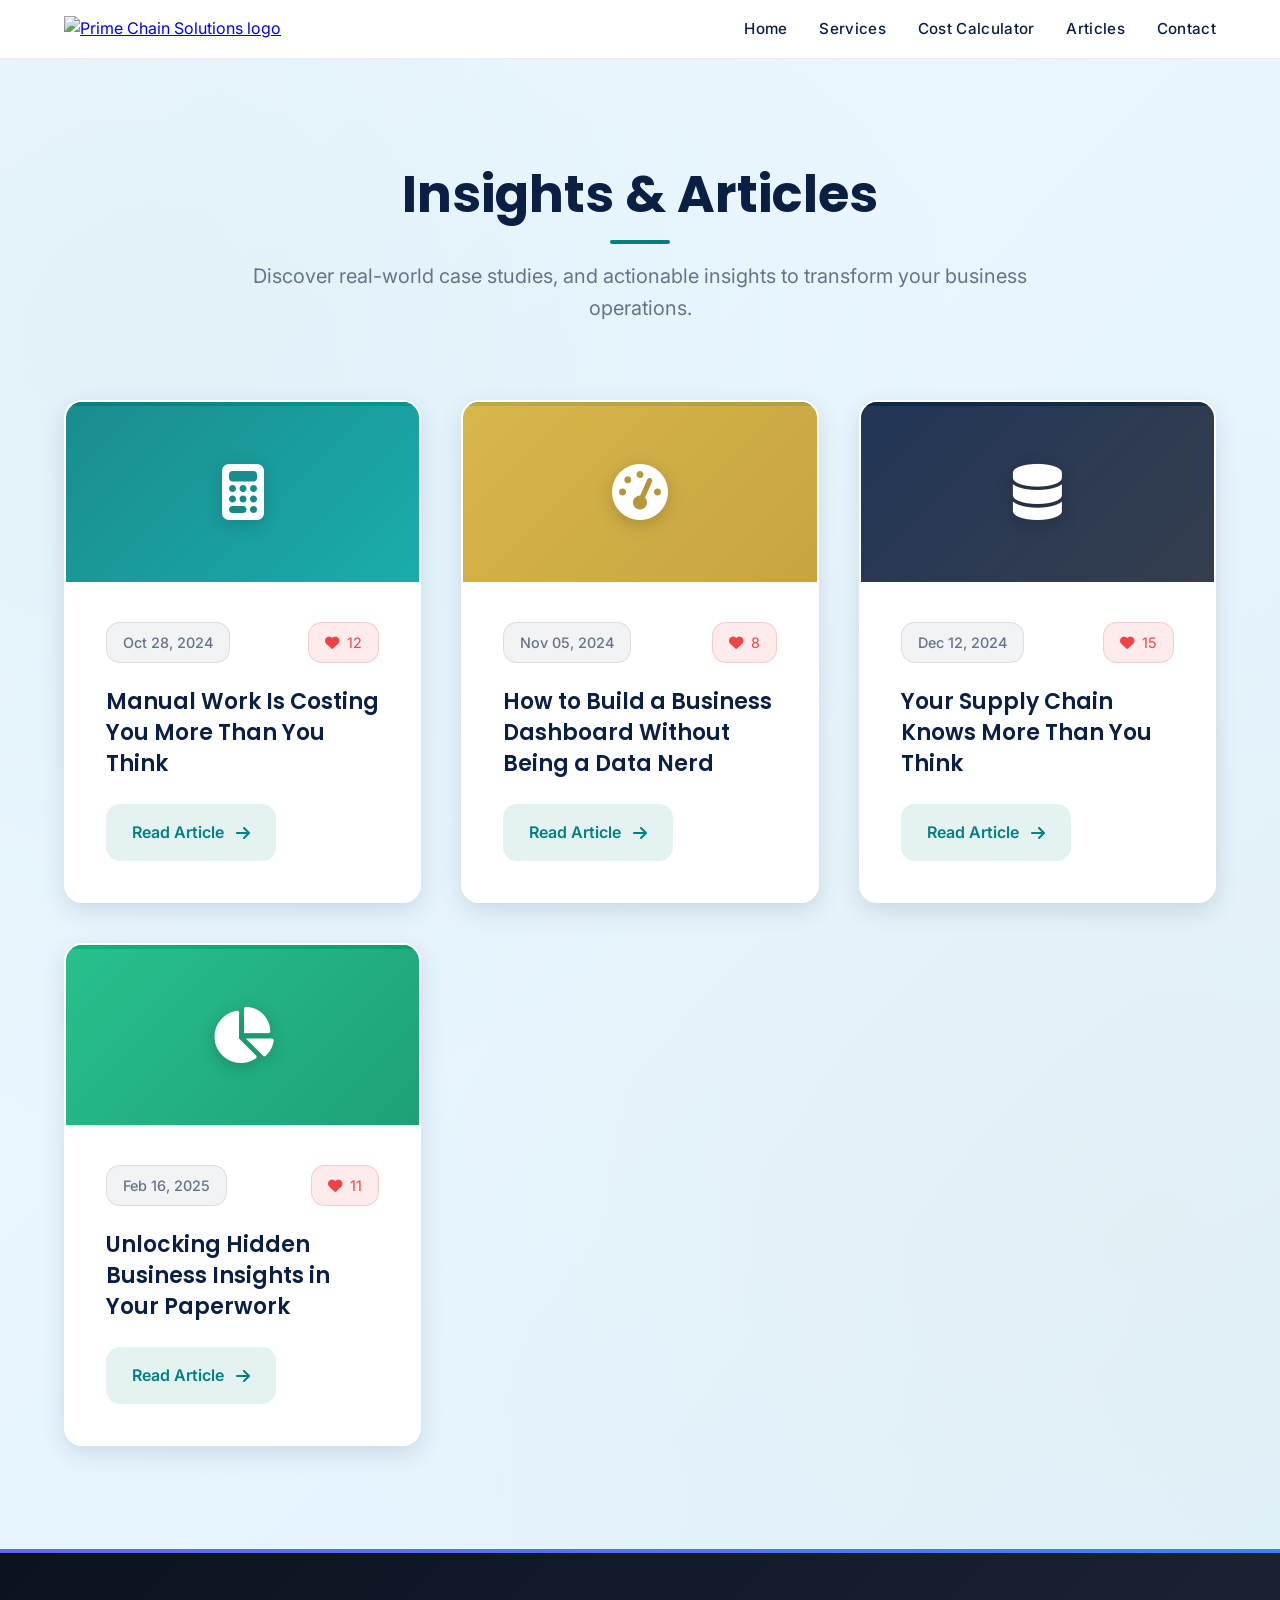
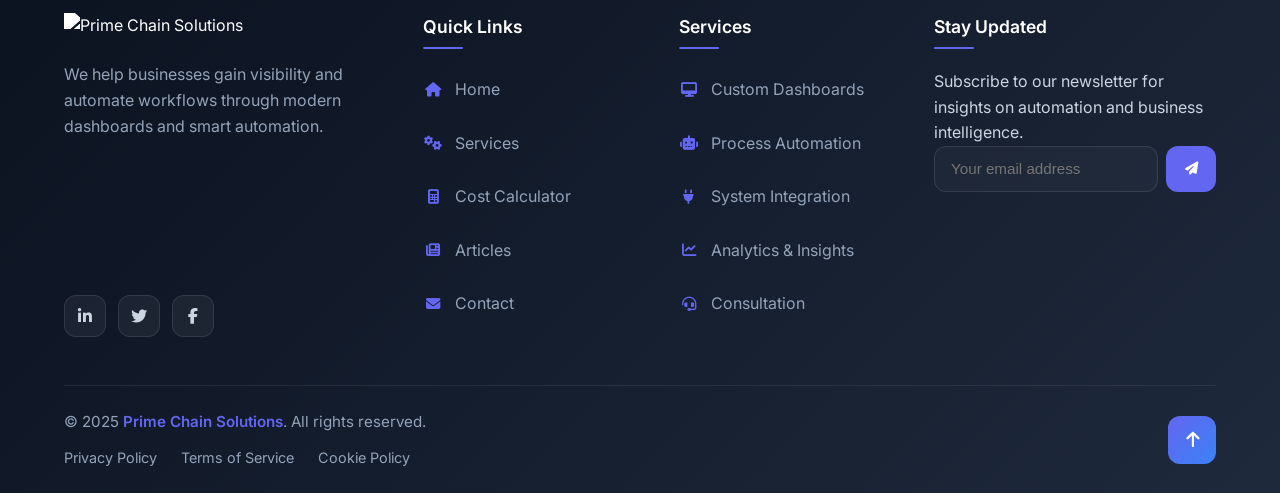
==== commit 86ddfb22: "Update articles.html" ====
--- a/articles.html
+++ b/articles.html
@@ -25,80 +25,238 @@
     <link rel="icon" type="image/png" sizes="32x32" href="/assets/Symbol Only.png">
     <link rel="icon" type="image/png" sizes="16x16" href="/assets/Symbol Only.png">
     
-    <title>Articles | Prime Chain Solutions - Visibility and Automation Insights</title>
+    <!-- Google tag (gtag.js) -->
+    <script async src="https://www.googletagmanager.com/gtag/js?id=G-FHLZW1RWWZ"></script>
+    <script>
+      window.dataLayer = window.dataLayer || [];
+      function gtag(){dataLayer.push(arguments);}
+      gtag('js', new Date());
+      gtag('config', 'G-FHLZW1RWWZ');
+    </script>
+    <!-- End Google tag -->
+
+    <title>Articles | Prime Chain Solutions - Clarity. Control. Growth.</title>
     <link rel="preconnect" href="https://fonts.googleapis.com">
     <link rel="preconnect" href="https://fonts.gstatic.com" crossorigin>
-    <link href="https://fonts.googleapis.com/css2?family=Inter:wght@300;400;500;600;700;800;900&display=swap" rel="stylesheet">
+    <link href="https://fonts.googleapis.com/css2?family=Poppins:wght@400;500;600;700;800&family=Inter:wght@300;400;500;600;700&display=swap" rel="stylesheet">
     <link rel="stylesheet" href="https://cdnjs.cloudflare.com/ajax/libs/font-awesome/6.4.0/css/all.min.css">
     <link rel="stylesheet" href="assets/styles.css">
     <style>
-        /* Articles Specific Styles */
+        /* ===== CSS VARIABLES - Updated to match brand ===== */
+        :root {
+            /* Brand Colors */
+            --primary-teal: #008080;
+            --primary-teal-dark: #006666;
+            --primary-gold: #D4AF37;
+            --primary-navy: #0A1F44;
+            --primary-black: #000000;
+            --primary-white: #FFFFFF;
+            
+            /* Functional Colors */
+            --text-dark: #0A1F44;
+            --text-light: #FFFFFF;
+            --text-muted: #64748B;
+            --text-muted-light: #94A3B8;
+            
+            /* Backgrounds */
+            --bg-dark: #0A1F44;
+            --bg-light: #FFFFFF;
+            --bg-section-alt: #F8FAFC;
+            --bg-gradient-dark: linear-gradient(135deg, #0A1F44 0%, #1E293B 100%);
+            --bg-gradient-teal: linear-gradient(135deg, #008080 0%, #00A3A3 100%);
+            --bg-gradient-gold: linear-gradient(135deg, #D4AF37 0%, #C19A2B 100%);
+            
+            /* Effects */
+            --shadow-sm: 0 2px 8px rgba(10, 31, 68, 0.08);
+            --shadow-md: 0 8px 24px rgba(10, 31, 68, 0.12);
+            --shadow-lg: 0 16px 48px rgba(10, 31, 68, 0.16);
+            --shadow-hover: 0 20px 40px rgba(10, 31, 68, 0.2);
+            
+            /* Spacing */
+            --radius-sm: 8px;
+            --radius-md: 14px;
+            --radius-lg: 18px;
+            --radius-xl: 24px;
+            
+            /* Transitions */
+            --transition-fast: 0.2s ease;
+            --transition-base: 0.3s ease;
+            --transition-slow: 0.5s ease;
+        }
+        
+        /* ===== ARTICLES SPECIFIC STYLES ===== */
         .section {
-            padding: clamp(7rem, 10vw, 10rem) 0 clamp(4rem, 6vw, 6rem);
+            padding: clamp(7rem, 12vw, 10rem) 0 clamp(5rem, 8vw, 7rem);
             background: linear-gradient(135deg, #f0f9ff 0%, #e0f2fe 100%);
             min-height: 100vh;
+            position: relative;
+            overflow: hidden;
+        }
+
+        .section::before {
+            content: '';
+            position: absolute;
+            top: 0;
+            left: 0;
+            right: 0;
+            bottom: 0;
+            background: 
+                radial-gradient(circle at 10% 20%, rgba(0, 128, 128, 0.05) 0%, transparent 50%),
+                radial-gradient(circle at 90% 80%, rgba(212, 175, 55, 0.05) 0%, transparent 50%);
+        }
+
+        .section-title {
+            text-align: center;
+            max-width: 800px;
+            margin: 0 auto clamp(4rem, 6vw, 5rem);
+            position: relative;
+            z-index: 1;
+        }
+
+        .section-title h2 {
+            font-size: clamp(2.5rem, 4vw, 3.5rem);
+            font-weight: 700;
+            margin-bottom: 1.5rem;
+            color: var(--text-dark);
+            font-family: 'Poppins', sans-serif;
+            position: relative;
+            display: inline-block;
+        }
+
+        .section-title h2::after {
+            content: '';
+            position: absolute;
+            bottom: -0.5rem;
+            left: 50%;
+            transform: translateX(-50%);
+            width: 60px;
+            height: 4px;
+            background: var(--primary-teal);
+            border-radius: 2px;
+        }
+
+        .section-title p {
+            font-size: 1.25rem;
+            color: var(--text-muted);
+            line-height: 1.6;
+            font-family: 'Inter', sans-serif;
         }
 
         .articles-grid {
             display: grid;
             grid-template-columns: repeat(auto-fit, minmax(350px, 1fr));
-            gap: 2rem;
+            gap: 2.5rem;
             max-width: 1200px;
             margin: 0 auto;
+            position: relative;
+            z-index: 1;
         }
 
         .article-card {
-            background: white;
-            border-radius: 18px;
+            background: var(--bg-light);
+            border-radius: var(--radius-lg);
             overflow: hidden;
-            box-shadow: 0 12px 30px rgba(0, 0, 0, 0.06);
-            transition: all 0.3s ease;
+            box-shadow: var(--shadow-md);
+            transition: all var(--transition-base);
             cursor: pointer;
-            border: 1px solid #e5e7eb;
+            border: 2px solid transparent;
             transform: translateY(0);
+            position: relative;
+            height: 100%;
+            display: flex;
+            flex-direction: column;
+        }
+
+        .article-card::before {
+            content: '';
+            position: absolute;
+            top: 0;
+            left: 0;
+            right: 0;
+            height: 4px;
+            background: var(--primary-teal);
+            transition: height var(--transition-base);
         }
 
         .article-card:hover {
             transform: translateY(-8px);
-            box-shadow: 0 20px 45px rgba(0, 0, 0, 0.08);
+            box-shadow: var(--shadow-hover);
+            border-color: var(--primary-teal);
+        }
+
+        .article-card:hover::before {
+            height: 6px;
         }
 
         .article-image {
-            background: linear-gradient(135deg, #6366f1 0%, #4f46e5 100%);
             padding: 2.5rem;
             text-align: center;
-            color: white;
-            height: 160px;
+            color: var(--text-light);
+            height: 180px;
             display: flex;
             align-items: center;
             justify-content: center;
+            position: relative;
+            overflow: hidden;
+        }
+
+        .article-image::before {
+            content: '';
+            position: absolute;
+            top: 0;
+            left: 0;
+            right: 0;
+            bottom: 0;
+            background: var(--bg-gradient-teal);
+            opacity: 0.9;
+            transition: opacity var(--transition-base);
+        }
+
+        .article-card:hover .article-image::before {
+            opacity: 1;
         }
 
         .article-image i {
             font-size: 3.5rem;
-            opacity: 0.9;
-            filter: drop-shadow(0 4px 6px rgba(0, 0, 0, 0.1));
+            position: relative;
+            z-index: 1;
+            filter: drop-shadow(0 4px 8px rgba(0, 0, 0, 0.2));
+            transition: transform var(--transition-base);
+        }
+
+        .article-card:hover .article-image i {
+            transform: scale(1.1);
         }
 
         .article-content {
-            padding: 2rem;
+            padding: 2.5rem;
+            flex: 1;
+            display: flex;
+            flex-direction: column;
         }
 
         .article-meta {
             display: flex;
             justify-content: space-between;
             align-items: center;
-            margin-bottom: 1.25rem;
-            font-size: 0.875rem;
+            margin-bottom: 1.5rem;
+            font-size: 0.9rem;
         }
 
         .article-date {
-            color: #6b7280;
+            color: var(--text-muted);
             font-weight: 500;
-            background: #f8fafc;
-            padding: 0.4rem 0.8rem;
-            border-radius: 14px;
-            border: 1px solid #e5e7eb;
+            background: rgba(10, 31, 68, 0.05);
+            padding: 0.5rem 1rem;
+            border-radius: var(--radius-md);
+            border: 1px solid rgba(10, 31, 68, 0.1);
+            transition: all var(--transition-fast);
+        }
+
+        .article-card:hover .article-date {
+            background: rgba(0, 128, 128, 0.1);
+            border-color: rgba(0, 128, 128, 0.2);
+            color: var(--primary-teal);
         }
 
         .article-engagement {
@@ -106,10 +264,16 @@
             align-items: center;
             gap: 0.5rem;
             color: #ef4444;
-            background: #fef2f2;
-            padding: 0.4rem 0.8rem;
-            border-radius: 14px;
-            border: 1px solid #fecaca;
+            background: rgba(239, 68, 68, 0.1);
+            padding: 0.5rem 1rem;
+            border-radius: var(--radius-md);
+            border: 1px solid rgba(239, 68, 68, 0.2);
+            transition: all var(--transition-fast);
+        }
+
+        .article-card:hover .article-engagement {
+            background: rgba(239, 68, 68, 0.15);
+            transform: scale(1.05);
         }
 
         .article-engagement i {
@@ -119,77 +283,79 @@
         .article-title {
             font-size: 1.375rem;
             font-weight: 600;
-            color: #1f2937;
+            color: var(--text-dark);
             margin-bottom: 1.5rem;
             line-height: 1.4;
-            min-height: 66px;
+            flex: 1;
+            font-family: 'Poppins', sans-serif;
+            transition: color var(--transition-fast);
+        }
+
+        .article-card:hover .article-title {
+            color: var(--primary-teal);
         }
 
         .article-link {
             display: inline-flex;
             align-items: center;
-            gap: 0.5rem;
-            color: #6366f1;
+            gap: 0.75rem;
+            color: var(--primary-teal);
             text-decoration: none;
-            font-weight: 500;
-            transition: all 0.3s ease;
-            padding: 0.75rem 1.25rem;
-            background: #f5f3ff;
-            border-radius: 14px;
-            border: 1px solid #e0e7ff;
+            font-weight: 600;
+            transition: all var(--transition-base);
+            padding: 0.875rem 1.5rem;
+            background: rgba(0, 128, 128, 0.1);
+            border-radius: var(--radius-md);
+            border: 2px solid transparent;
+            width: fit-content;
+            margin-top: auto;
+            font-family: 'Inter', sans-serif;
         }
 
         .article-link:hover {
-            color: #4f46e5;
-            gap: 0.75rem;
-            background: #ede9fe;
-            transform: translateX(4px);
+            color: var(--primary-teal-dark);
+            gap: 1rem;
+            background: rgba(0, 128, 128, 0.15);
+            transform: translateX(8px);
+            border-color: rgba(0, 128, 128, 0.3);
         }
 
         .article-link i {
-            transition: transform 0.3s ease;
+            transition: transform var(--transition-base);
         }
 
         .article-link:hover i {
             transform: translateX(4px);
         }
 
-        .section-title {
-            text-align: center;
-            max-width: 800px;
-            margin: 0 auto clamp(3rem, 5vw, 4rem);
-        }
-
-        .section-title h2 {
-            font-size: 2.5rem;
-            font-weight: 700;
-            margin-bottom: 1rem;
-            color: #1f2937;
-            letter-spacing: -0.02em;
-        }
-
-        .section-title p {
-            font-size: 1.25rem;
-            color: #6b7280;
-            line-height: 1.6;
+        /* Article category colors */
+        .article-card:nth-child(1) .article-image::before {
+            background: var(--bg-gradient-teal);
+        }
+
+        .article-card:nth-child(2) .article-image::before {
+            background: linear-gradient(135deg, #D4AF37 0%, #C19A2B 100%);
+        }
+
+        .article-card:nth-child(3) .article-image::before {
+            background: linear-gradient(135deg, #0A1F44 0%, #1E293B 100%);
+        }
+
+        .article-card:nth-child(4) .article-image::before {
+            background: linear-gradient(135deg, #10B981 0%, #059669 100%);
         }
 
         /* Fade-in animation for articles */
-        .article-card {
+        .animate-fade-in {
             opacity: 0;
-            transform: translateY(20px);
-            animation: fadeInUp 0.6s ease forwards;
-        }
-
-        .article-card:nth-child(1) { animation-delay: 0.1s; }
-        .article-card:nth-child(2) { animation-delay: 0.2s; }
-        .article-card:nth-child(3) { animation-delay: 0.3s; }
-        .article-card:nth-child(4) { animation-delay: 0.4s; }
+            transform: translateY(30px);
+            animation: fadeInUp 0.8s ease forwards;
+        }
 
         @keyframes fadeInUp {
             from { 
                 opacity: 0;
-                transform: translateY(20px);
+                transform: translateY(30px);
             }
             to { 
                 opacity: 1;
@@ -197,7 +363,80 @@
             }
         }
 
+        /* Animation delays */
+        .delay-100 { animation-delay: 0.1s; }
+        .delay-200 { animation-delay: 0.2s; }
+        .delay-300 { animation-delay: 0.3s; }
+        .delay-400 { animation-delay: 0.4s; }
+        .delay-500 { animation-delay: 0.5s; }
+        .delay-600 { animation-delay: 0.6s; }
+
+        /* Header styles for consistency */
+        #header {
+            background: rgba(255, 255, 255, 0.98) !important;
+            backdrop-filter: blur(16px) !important;
+            -webkit-backdrop-filter: blur(16px) !important;
+            border-bottom: 1px solid rgba(10, 31, 68, 0.08) !important;
+        }
+
+        #header.scrolled {
+            box-shadow: var(--shadow-md) !important;
+        }
+
+        /* Back to top button */
+        .back-to-top {
+            position: fixed;
+            bottom: 2rem;
+            right: 2rem;
+            width: 50px;
+            height: 50px;
+            background: var(--primary-teal);
+            color: var(--text-light);
+            border: none;
+            border-radius: 50%;
+            cursor: pointer;
+            display: flex;
+            align-items: center;
+            justify-content: center;
+            opacity: 0;
+            visibility: hidden;
+            transition: all var(--transition-base);
+            z-index: 999;
+            box-shadow: 0 4px 12px rgba(0, 128, 128, 0.3);
+        }
+
+        .back-to-top.visible {
+            opacity: 1;
+            visibility: visible;
+        }
+
+        .back-to-top:hover {
+            background: var(--primary-teal-dark);
+            transform: translateY(-3px);
+            box-shadow: 0 8px 20px rgba(0, 128, 128, 0.4);
+        }
+
+        /* Scroll progress */
+        .scroll-progress {
+            position: fixed;
+            top: 0;
+            left: 0;
+            height: 4px;
+            background: var(--primary-teal);
+            width: 0%;
+            z-index: 1001;
+            transition: width 0.1s;
+        }
+
         /* Mobile Responsive */
+        @media (max-width: 1024px) {
+            .articles-grid {
+                grid-template-columns: repeat(2, 1fr);
+                gap: 2rem;
+                padding: 0 1rem;
+            }
+        }
+
         @media (max-width: 768px) {
             .section {
                 padding: clamp(5rem, 8vw, 7rem) 0 clamp(3rem, 4vw, 4rem);
@@ -206,8 +445,8 @@
             .articles-grid {
                 grid-template-columns: 1fr;
                 gap: 1.5rem;
+                max-width: 500px;
                 padding: 0 1rem;
-                max-width: 500px;
             }
 
             .section-title h2 {
@@ -224,7 +463,7 @@
 
             .article-image {
                 padding: 2rem;
-                height: 140px;
+                height: 160px;
             }
 
             .article-image i {
@@ -232,13 +471,19 @@
             }
 
             .article-content {
-                padding: 1.5rem;
+                padding: 2rem;
             }
 
             .article-title {
                 font-size: 1.25rem;
-                min-height: auto;
                 margin-bottom: 1.25rem;
+            }
+
+            .back-to-top {
+                bottom: 1rem;
+                right: 1rem;
+                width: 45px;
+                height: 45px;
             }
         }
 
@@ -248,7 +493,7 @@
             }
 
             .article-content {
-                padding: 1.25rem;
+                padding: 1.5rem;
             }
 
             .article-title {
@@ -256,7 +501,7 @@
             }
 
             .article-image {
-                height: 120px;
+                height: 140px;
                 padding: 1.5rem;
             }
 
@@ -267,12 +512,11 @@
             .article-meta {
                 flex-direction: column;
                 align-items: flex-start;
-                gap: 0.5rem;
+                gap: 0.75rem;
             }
 
             .article-date, .article-engagement {
                 width: 100%;
-                justify-content: center;
                 text-align: center;
             }
 
@@ -303,24 +547,23 @@
                 </ul>
             </nav>
             
-            <button class="mobile-menu-btn" id="mobile-menu-btn">
+            <button class="mobile-menu-btn" id="mobile-menu-btn" aria-label="Toggle mobile menu">
                 <i class="fas fa-bars"></i>
             </button>
         </div>
     </header>
-    
 
     <!-- Main Content -->
     <section class="section">
         <div class="container">
             <div class="section-title">
                 <h2>Insights & Articles</h2>
-                <p>Discover real-world case studies, and actionable insights to transform your business operations.</p>
+                <p class="animate-fade-in delay-100">Discover real-world case studies, and actionable insights to transform your business operations.</p>
             </div>
             
             <div class="articles-grid">
                 <!-- Article 1 -->
-                <div class="article-card" onclick="window.location.href='articles/article1.html'">
+                <div class="article-card animate-fade-in delay-200" onclick="window.location.href='articles/article1.html'">
                     <div class="article-image">
                         <i class="fas fa-calculator"></i>
                     </div>
@@ -338,7 +581,7 @@
                 </div>
                 
                 <!-- Article 2 -->
-                <div class="article-card" onclick="window.location.href='articles/article2.html'">
+                <div class="article-card animate-fade-in delay-300" onclick="window.location.href='articles/article2.html'">
                     <div class="article-image">
                         <i class="fas fa-tachometer-alt"></i>
                     </div>
@@ -356,7 +599,7 @@
                 </div>
                 
                 <!-- Article 3 -->
-                <div class="article-card" onclick="window.location.href='articles/article3.html'">
+                <div class="article-card animate-fade-in delay-400" onclick="window.location.href='articles/article3.html'">
                     <div class="article-image">
                         <i class="fas fa-database"></i>
                     </div>
@@ -374,7 +617,7 @@
                 </div>
                 
                 <!-- Article 6 -->
-                <div class="article-card" onclick="window.location.href='articles/article6.html'">
+                <div class="article-card animate-fade-in delay-500" onclick="window.location.href='articles/article6.html'">
                     <div class="article-image">
                         <i class="fas fa-chart-pie"></i>
                     </div>
@@ -394,91 +637,89 @@
         </div>
     </section>
 
-
-    <!-- ================= MODERN FOOTER ================= -->
+    <!-- Footer -->
     <footer class="ps-footer" role="contentinfo" aria-label="Site footer">
-      <div class="container">
-        <!-- Main Footer Content -->
-        <div class="ps-footer-main">
-          <!-- Brand Column -->
-          <div class="ps-footer-brand">
-            <div class="footer-logo">
-              <img src="/assets/Primary on Transparent.png" alt="Prime Chain Solutions" height="70">
+        <div class="container">
+            <!-- Main Footer Content -->
+            <div class="ps-footer-main">
+                <!-- Brand Column -->
+                <div class="ps-footer-brand">
+                    <div class="footer-logo">
+                        <img src="/assets/Primary on Transparent.png" alt="Prime Chain Solutions" height="70">
+                    </div>
+                    <p class="footer-tagline">
+                        We help businesses gain visibility and automate workflows through modern dashboards and smart automation.
+                    </p>
+                    <div class="footer-socials">
+                        <a href="#" class="social-icon" aria-label="LinkedIn">
+                            <i class="fab fa-linkedin-in"></i>
+                        </a>
+                        <a href="#" class="social-icon" aria-label="Twitter">
+                            <i class="fab fa-twitter"></i>
+                        </a>
+                        <a href="#" class="social-icon" aria-label="Facebook">
+                            <i class="fab fa-facebook-f"></i>
+                        </a>
+                    </div>
+                </div>
+
+                <!-- Quick Links -->
+                <div class="ps-footer-col">
+                    <h4 class="footer-heading">Quick Links</h4>
+                    <ul class="footer-links">
+                        <li><a href="index.html"><i class="fas fa-home fa-fw"></i> Home</a></li>
+                        <li><a href="index.html#services"><i class="fas fa-cogs fa-fw"></i> Services</a></li>
+                        <li><a href="cost-calculator.html"><i class="fas fa-calculator fa-fw"></i> Cost Calculator</a></li>
+                        <li><a href="articles.html"><i class="fas fa-newspaper fa-fw"></i> Articles</a></li>
+                        <li><a href="index.html#contact"><i class="fas fa-envelope fa-fw"></i> Contact</a></li>
+                    </ul>
+                </div>
+
+                <!-- Services -->
+                <div class="ps-footer-col">
+                    <h4 class="footer-heading">Services</h4>
+                    <ul class="footer-links">
+                        <li><a href="#"><i class="fas fa-desktop fa-fw"></i> Custom Dashboards</a></li>
+                        <li><a href="#"><i class="fas fa-robot fa-fw"></i> Process Automation</a></li>
+                        <li><a href="#"><i class="fas fa-plug fa-fw"></i> System Integration</a></li>
+                        <li><a href="#"><i class="fas fa-chart-line fa-fw"></i> Analytics & Insights</a></li>
+                        <li><a href="#"><i class="fas fa-headset fa-fw"></i> Consultation</a></li>
+                    </ul>
+                </div>
+
+                <!-- Newsletter & Contact -->
+                <div class="ps-footer-col">
+                    <h4 class="footer-heading">Stay Updated</h4>
+                    <p class="footer-text">Subscribe to our newsletter for insights on automation and business intelligence.</p>
+                    
+                    <form class="ps-newsletter-form" aria-label="Subscribe to newsletter">
+                        <div class="input-group">
+                            <input type="email" placeholder="Your email address" required>
+                            <button type="submit" class="newsletter-btn">
+                                <i class="fas fa-paper-plane"></i>
+                            </button>
+                        </div>
+                    </form>
+                </div>
             </div>
-            <p class="footer-tagline">
-              We help businesses gain visibility and automate workflows through modern dashboards and smart automation.
-            </p>
-            <div class="footer-socials">
-              <a href="#" class="social-icon" aria-label="LinkedIn">
-                <i class="fab fa-linkedin-in"></i>
-              </a>
-              <a href="#" class="social-icon" aria-label="Twitter">
-                <i class="fab fa-twitter"></i>
-              </a>
-              <a href="#" class="social-icon" aria-label="Facebook">
-                <i class="fab fa-facebook-f"></i>
-              </a>
+
+            <!-- Bottom Bar -->
+            <div class="ps-footer-bottom">
+                <div class="footer-bottom-content">
+                    <p class="copyright">© 2025 <span class="highlight">Prime Chain Solutions</span>. All rights reserved.</p>
+                    <div class="footer-legal">
+                        <a href="#">Privacy Policy</a>
+                        <a href="#">Terms of Service</a>
+                        <a href="#">Cookie Policy</a>
+                    </div>
+                </div>
+                <div class="footer-back-to-top">
+                    <button class="back-to-top-btn" aria-label="Back to top">
+                        <i class="fas fa-arrow-up"></i>
+                    </button>
+                </div>
             </div>
-          </div>
-
-          <!-- Quick Links -->
-          <div class="ps-footer-col">
-            <h4 class="footer-heading">Quick Links</h4>
-            <ul class="footer-links">
-              <li><a href="index.html"><i class="fas fa-home fa-fw"></i> Home</a></li>
-              <li><a href="index.html#services"><i class="fas fa-cogs fa-fw"></i> Services</a></li>
-              <li><a href="cost-calculator.html"><i class="fas fa-calculator fa-fw"></i> Cost Calculator</a></li>
-              <li><a href="articles.html"><i class="fas fa-newspaper fa-fw"></i> Articles</a></li>
-              <li><a href="index.html#contact"><i class="fas fa-envelope fa-fw"></i> Contact</a></li>
-            </ul>
-          </div>
-
-          <!-- Services -->
-          <div class="ps-footer-col">
-            <h4 class="footer-heading">Services</h4>
-            <ul class="footer-links">
-              <li><a href="#"><i class="fas fa-desktop fa-fw"></i> Custom Dashboards</a></li>
-              <li><a href="#"><i class="fas fa-robot fa-fw"></i> Process Automation</a></li>
-              <li><a href="#"><i class="fas fa-plug fa-fw"></i> System Integration</a></li>
-              <li><a href="#"><i class="fas fa-chart-line fa-fw"></i> Analytics & Insights</a></li>
-              <li><a href="#"><i class="fas fa-headset fa-fw"></i> Consultation</a></li>
-            </ul>
-          </div>
-
-          <!-- Newsletter & Contact -->
-          <div class="ps-footer-col">
-            <h4 class="footer-heading">Stay Updated</h4>
-            <p class="footer-text">Subscribe to our newsletter for insights on automation and business intelligence.</p>
-            
-            <form class="ps-newsletter-form" aria-label="Subscribe to newsletter">
-              <div class="input-group">
-                <input type="email" placeholder="Your email address" required>
-                <button type="submit" class="newsletter-btn">
-                  <i class="fas fa-paper-plane"></i>
-                </button>
-              </div>
-            </form>
-            </div>
-          </div>
         </div>
-
-        <!-- Bottom Bar -->
-        <div class="ps-footer-bottom">
-          <div class="footer-bottom-content">
-            <p class="copyright">© 2025 <span class="highlight">Prime Chain Solutions</span>. All rights reserved.</p>
-            <div class="footer-legal">
-              <a href="#">Privacy Policy</a>
-              <a href="#">Terms of Service</a>
-              <a href="#">Cookie Policy</a>
-            </div>
-          </div>
-          <div class="footer-back-to-top">
-            <button class="back-to-top-btn" aria-label="Back to top">
-              <i class="fas fa-arrow-up"></i>
-            </button>
-          </div>
-        </div>
-      </div>
     </footer>
 
     <!-- Back to Top Button -->
@@ -488,10 +729,65 @@
 
     <script src="assets/script.js"></script>
     <script>
-        // Articles page specific JavaScript
+        // Enhanced Articles page JavaScript
         document.addEventListener('DOMContentLoaded', function() {
-            // Add click handlers for article cards
+            // Header scroll effect
+            const header = document.getElementById('header');
+            const scrollProgress = document.querySelector('.scroll-progress');
+            const backToTop = document.querySelector('.back-to-top');
+            
+            window.addEventListener('scroll', () => {
+                // Header effect
+                if (window.scrollY > 50) {
+                    header.classList.add('scrolled');
+                } else {
+                    header.classList.remove('scrolled');
+                }
+                
+                // Scroll progress
+                const winScroll = document.body.scrollTop || document.documentElement.scrollTop;
+                const height = document.documentElement.scrollHeight - document.documentElement.clientHeight;
+                const scrolled = (winScroll / height) * 100;
+                if (scrollProgress) {
+                    scrollProgress.style.width = scrolled + "%";
+                }
+                
+                // Back to top button
+                if (backToTop) {
+                    if (window.scrollY > 300) {
+                        backToTop.classList.add('visible');
+                    } else {
+                        backToTop.classList.remove('visible');
+                    }
+                }
+            });
+            
+            // Mobile menu toggle
+            const mobileMenuBtn = document.getElementById('mobile-menu-btn');
+            const nav = document.querySelector('nav ul');
+            
+            if (mobileMenuBtn && nav) {
+                mobileMenuBtn.addEventListener('click', () => {
+                    nav.classList.toggle('show');
+                    mobileMenuBtn.innerHTML = nav.classList.contains('show') 
+                        ? '<i class="fas fa-times"></i>' 
+                        : '<i class="fas fa-bars"></i>';
+                });
+            }
+            
+            // Back to top functionality
+            if (backToTop) {
+                backToTop.addEventListener('click', () => {
+                    window.scrollTo({
+                        top: 0,
+                        behavior: 'smooth'
+                    });
+                });
+            }
+            
+            // Enhanced article card interactions
             document.querySelectorAll('.article-card').forEach(card => {
+                // Click handler
                 card.addEventListener('click', function(e) {
                     // Don't trigger if user clicked on a link inside the card
                     if (e.target.tagName === 'A' || e.target.closest('a')) {
@@ -501,24 +797,88 @@
                     if (onclickAttr) {
                         const urlMatch = onclickAttr.match(/'([^']+)'/);
                         if (urlMatch && urlMatch[1]) {
-                            window.location.href = urlMatch[1];
+                            // Add click animation
+                            this.style.transform = 'scale(0.98)';
+                            setTimeout(() => {
+                                window.location.href = urlMatch[1];
+                            }, 150);
                         }
                     }
                 });
-            });
-
-            // Add hover effects for article cards
-            document.querySelectorAll('.article-card').forEach(card => {
+                
+                // Enhanced hover effects
                 card.addEventListener('mouseenter', function() {
                     this.style.transform = 'translateY(-8px)';
+                    this.style.boxShadow = 'var(--shadow-hover)';
+                    
+                    // Animate the icon
+                    const icon = this.querySelector('.article-image i');
+                    if (icon) {
+                        icon.style.transform = 'scale(1.1)';
+                    }
+                    
+                    // Update meta colors
+                    const date = this.querySelector('.article-date');
+                    if (date) {
+                        date.style.background = 'rgba(0, 128, 128, 0.1)';
+                        date.style.borderColor = 'rgba(0, 128, 128, 0.2)';
+                        date.style.color = 'var(--primary-teal)';
+                    }
+                    
+                    const engagement = this.querySelector('.article-engagement');
+                    if (engagement) {
+                        engagement.style.transform = 'scale(1.05)';
+                    }
                 });
                 
                 card.addEventListener('mouseleave', function() {
                     this.style.transform = 'translateY(0)';
+                    this.style.boxShadow = 'var(--shadow-md)';
+                    
+                    // Reset icon
+                    const icon = this.querySelector('.article-image i');
+                    if (icon) {
+                        icon.style.transform = 'scale(1)';
+                    }
+                    
+                    // Reset meta colors
+                    const date = this.querySelector('.article-date');
+                    if (date) {
+                        date.style.background = '';
+                        date.style.borderColor = '';
+                        date.style.color = '';
+                    }
+                    
+                    const engagement = this.querySelector('.article-engagement');
+                    if (engagement) {
+                        engagement.style.transform = '';
+                    }
+                });
+                
+                // Touch feedback for mobile
+                card.addEventListener('touchstart', function() {
+                    this.style.transform = 'scale(0.98)';
+                }, { passive: true });
+                
+                card.addEventListener('touchend', function() {
+                    this.style.transform = '';
+                }, { passive: true });
+            });
+            
+            // Article link hover effects
+            document.querySelectorAll('.article-link').forEach(link => {
+                link.addEventListener('mouseenter', function() {
+                    this.style.transform = 'translateX(8px)';
+                    this.style.gap = '1rem';
+                });
+                
+                link.addEventListener('mouseleave', function() {
+                    this.style.transform = '';
+                    this.style.gap = '';
                 });
             });
-
-            // Intersection observer for animations
+            
+            // Intersection Observer for animations
             const observerOptions = {
                 threshold: 0.1,
                 rootMargin: '0px 0px -50px 0px'
@@ -527,15 +887,24 @@
             const observer = new IntersectionObserver((entries) => {
                 entries.forEach(entry => {
                     if (entry.isIntersecting) {
-                        entry.target.style.animationPlayState = 'running';
+                        entry.target.classList.add('animate-fade-in');
                         observer.unobserve(entry.target);
                     }
                 });
             }, observerOptions);
 
-            // Observe article cards
-            document.querySelectorAll('.article-card').forEach(card => {
-                observer.observe(card);
+            // Observe elements for animation
+            document.querySelectorAll('.animate-fade-in').forEach(el => {
+                observer.observe(el);
+            });
+            
+            // Add parallax effect to background
+            window.addEventListener('scroll', () => {
+                const scrolled = window.pageYOffset;
+                const parallax = document.querySelector('.section');
+                if (parallax) {
+                    parallax.style.backgroundPositionY = scrolled * 0.5 + 'px';
+                }
             });
         });
     </script>
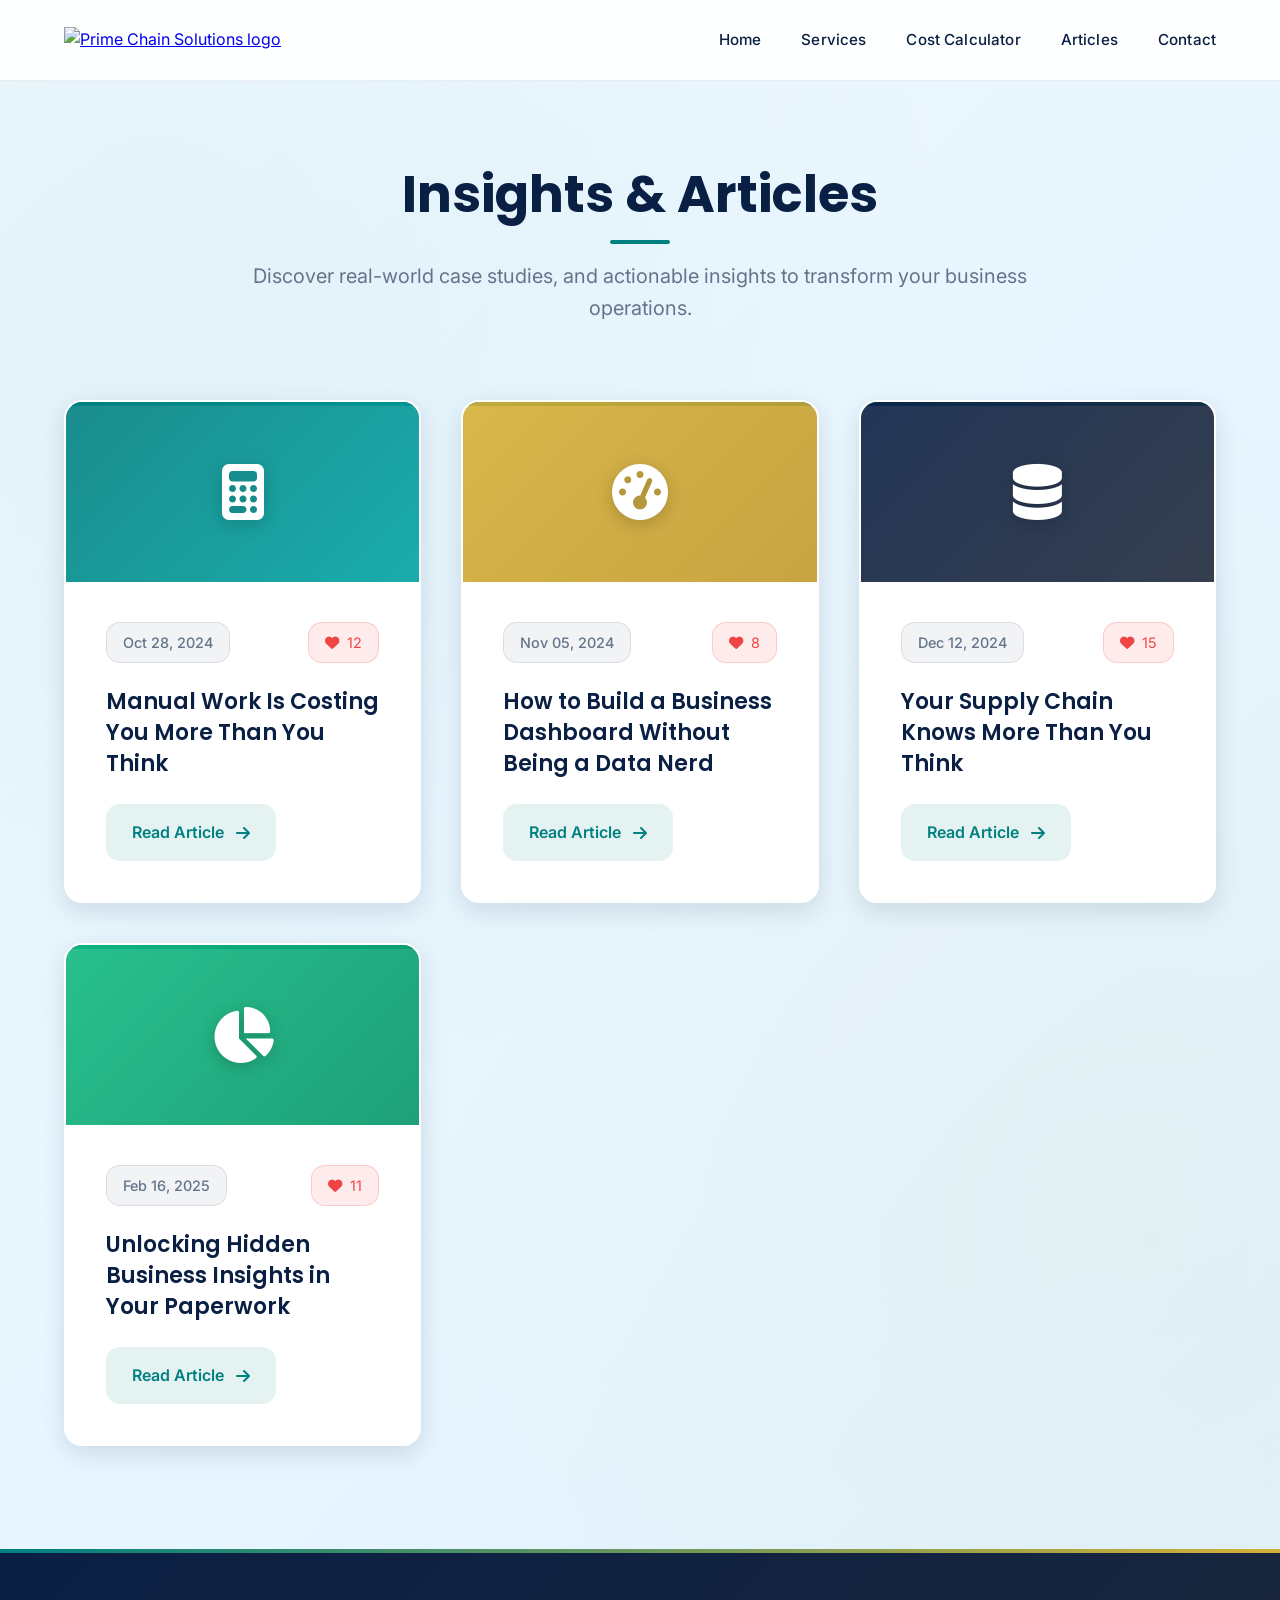
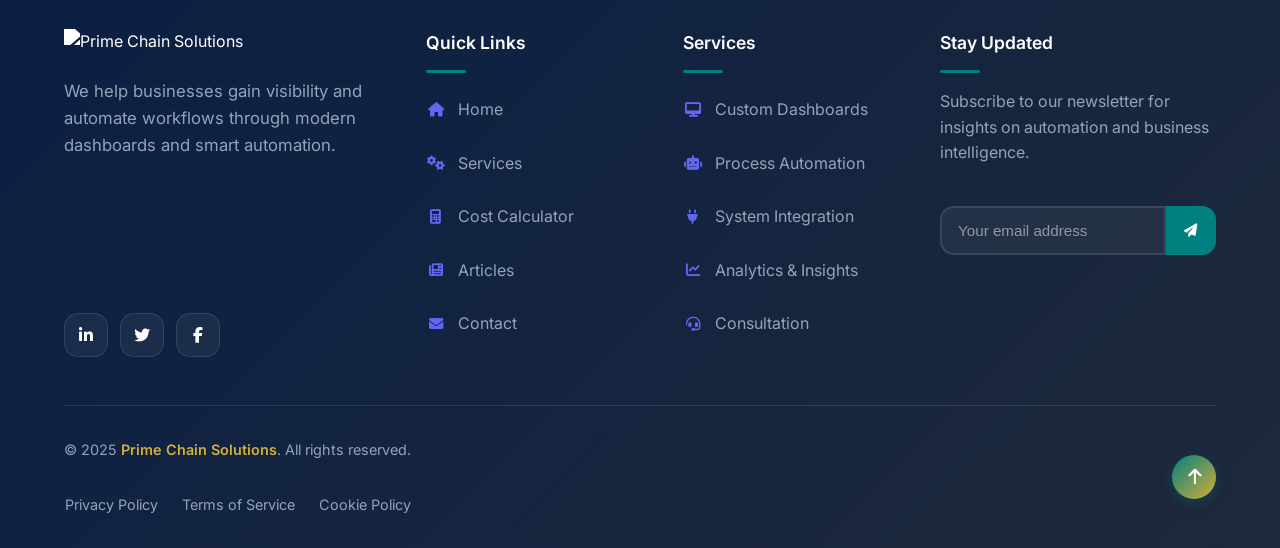
==== commit 9e58c087: "Update articles.html" ====
--- a/articles.html
+++ b/articles.html
@@ -85,7 +85,7 @@
         }
         
         /* ===== ARTICLES SPECIFIC STYLES ===== */
-        .section {
+        .articles-section {
             padding: clamp(7rem, 12vw, 10rem) 0 clamp(5rem, 8vw, 7rem);
             background: linear-gradient(135deg, #f0f9ff 0%, #e0f2fe 100%);
             min-height: 100vh;
@@ -93,7 +93,7 @@
             overflow: hidden;
         }
 
-        .section::before {
+        .articles-section::before {
             content: '';
             position: absolute;
             top: 0;
@@ -373,14 +373,93 @@
 
         /* Header styles for consistency */
         #header {
-            background: rgba(255, 255, 255, 0.98) !important;
-            backdrop-filter: blur(16px) !important;
-            -webkit-backdrop-filter: blur(16px) !important;
-            border-bottom: 1px solid rgba(10, 31, 68, 0.08) !important;
-        }
-
+            position: fixed;
+            top: 0;
+            left: 0;
+            width: 100%;
+            background: rgba(255, 255, 255, 0.95);
+            backdrop-filter: blur(16px);
+            -webkit-backdrop-filter: blur(16px);
+            border-bottom: 1px solid rgba(10, 31, 68, 0.08);
+            z-index: 1000;
+            transition: all var(--transition-base);
+        }
+        
         #header.scrolled {
-            box-shadow: var(--shadow-md) !important;
+            box-shadow: var(--shadow-md);
+            background: rgba(255, 255, 255, 0.98);
+        }
+        
+        .header-container {
+            display: flex;
+            align-items: center;
+            justify-content: space-between;
+            padding: 1rem 1.5rem;
+            height: 80px;
+        }
+        
+        .logo img {
+            height: 50px;
+            width: auto;
+            transition: transform var(--transition-base);
+        }
+        
+        .logo:hover img {
+            transform: scale(1.05);
+        }
+        
+        nav ul {
+            display: flex;
+            list-style: none;
+            gap: 2.5rem;
+            align-items: center;
+        }
+        
+        nav a {
+            text-decoration: none;
+            font-size: 0.95rem;
+            font-weight: 500;
+            color: var(--text-dark);
+            letter-spacing: 0.01em;
+            position: relative;
+            padding: 0.5rem 0;
+            transition: color var(--transition-fast);
+        }
+        
+        nav a::after {
+            content: '';
+            position: absolute;
+            bottom: 0;
+            left: 0;
+            width: 0;
+            height: 2px;
+            background: var(--primary-teal);
+            transition: width var(--transition-base);
+        }
+        
+        nav a:hover {
+            color: var(--primary-teal);
+        }
+        
+        nav a:hover::after {
+            width: 100%;
+        }
+        
+        .mobile-menu-btn {
+            display: none;
+            background: none;
+            border: none;
+            font-size: 1.5rem;
+            color: var(--text-dark);
+            cursor: pointer;
+            z-index: 1001;
+            padding: 0.5rem;
+            border-radius: var(--radius-sm);
+            transition: background-color var(--transition-fast);
+        }
+        
+        .mobile-menu-btn:hover {
+            background-color: rgba(10, 31, 68, 0.05);
         }
 
         /* Back to top button */
@@ -428,6 +507,253 @@
             transition: width 0.1s;
         }
 
+        /* Footer Styles */
+        .ps-footer {
+            background: var(--bg-gradient-dark);
+            color: var(--text-light);
+            padding: 5rem 0 2rem;
+            position: relative;
+            overflow: hidden;
+        }
+        
+        .ps-footer::before {
+            content: '';
+            position: absolute;
+            top: 0;
+            left: 0;
+            right: 0;
+            height: 4px;
+            background: linear-gradient(90deg, var(--primary-teal), var(--primary-gold), var(--primary-teal));
+            background-size: 200% 100%;
+            animation: gradientShift 3s ease infinite;
+        }
+        
+        @keyframes gradientShift {
+            0% { background-position: 0% 50%; }
+            50% { background-position: 100% 50%; }
+            100% { background-position: 0% 50%; }
+        }
+        
+        .ps-footer-main {
+            display: grid;
+            grid-template-columns: 1.5fr repeat(3, 1fr);
+            gap: 3rem;
+            margin-bottom: 3rem;
+        }
+        
+        .ps-footer-brand {
+            display: flex;
+            flex-direction: column;
+        }
+        
+        .footer-logo img {
+            height: 60px;
+            width: auto;
+            margin-bottom: 1.5rem;
+            filter: brightness(0) invert(1);
+        }
+        
+        .footer-tagline {
+            font-size: 1.05rem;
+            line-height: 1.6;
+            color: var(--text-muted-light);
+            margin-bottom: 1.5rem;
+        }
+        
+        .footer-socials {
+            display: flex;
+            gap: 0.75rem;
+            margin-top: auto;
+        }
+        
+        .social-icon {
+            display: inline-flex;
+            align-items: center;
+            justify-content: center;
+            width: 44px;
+            height: 44px;
+            border-radius: var(--radius-md);
+            background: rgba(255, 255, 255, 0.05);
+            color: var(--text-light);
+            font-size: 1rem;
+            transition: all var(--transition-base);
+            text-decoration: none;
+            border: 1px solid rgba(255, 255, 255, 0.1);
+        }
+        
+        .social-icon:hover {
+            background: var(--primary-teal);
+            color: var(--text-light);
+            transform: translateY(-3px);
+            box-shadow: 0 8px 20px rgba(0, 128, 128, 0.3);
+        }
+        
+        .ps-footer-col {
+            display: flex;
+            flex-direction: column;
+        }
+        
+        .footer-heading {
+            font-size: 1.1rem;
+            font-weight: 600;
+            margin-bottom: 1.5rem;
+            color: var(--text-light);
+            position: relative;
+            display: inline-block;
+        }
+        
+        .footer-heading::after {
+            content: '';
+            position: absolute;
+            bottom: -0.5rem;
+            left: 0;
+            width: 40px;
+            height: 3px;
+            background: var(--primary-teal);
+            border-radius: 2px;
+        }
+        
+        .footer-links {
+            list-style: none;
+            padding: 0;
+            margin: 0;
+        }
+        
+        .footer-links li {
+            margin-bottom: 0.75rem;
+        }
+        
+        .footer-links a {
+            color: var(--text-muted-light);
+            text-decoration: none;
+            transition: all var(--transition-fast);
+            display: flex;
+            align-items: center;
+            gap: 0.75rem;
+        }
+        
+        .footer-links a:hover {
+            color: var(--text-light);
+            transform: translateX(5px);
+        }
+        
+        .footer-links i {
+            font-size: 0.9rem;
+            width: 20px;
+        }
+        
+        .footer-text {
+            color: var(--text-muted-light);
+            line-height: 1.6;
+            margin-bottom: 1.5rem;
+        }
+        
+        .ps-newsletter-form {
+            margin-top: 1rem;
+        }
+        
+        .input-group {
+            display: flex;
+            gap: 0;
+        }
+        
+        .ps-newsletter-form input {
+            flex: 1;
+            padding: 0.875rem 1rem;
+            border: 2px solid rgba(255, 255, 255, 0.1);
+            background: rgba(255, 255, 255, 0.05);
+            color: var(--text-light);
+            border-radius: var(--radius-md) 0 0 var(--radius-md);
+            font-size: 0.95rem;
+            transition: all var(--transition-fast);
+        }
+        
+        .ps-newsletter-form input:focus {
+            outline: none;
+            border-color: var(--primary-teal);
+            background: rgba(255, 255, 255, 0.08);
+        }
+        
+        .ps-newsletter-form input::placeholder {
+            color: rgba(255, 255, 255, 0.5);
+        }
+        
+        .newsletter-btn {
+            background: var(--primary-teal);
+            color: var(--text-light);
+            border: 2px solid var(--primary-teal);
+            border-left: none;
+            border-radius: 0 var(--radius-md) var(--radius-md) 0;
+            padding: 0 1.25rem;
+            cursor: pointer;
+            transition: all var(--transition-base);
+        }
+        
+        .newsletter-btn:hover {
+            background: var(--primary-teal-dark);
+            border-color: var(--primary-teal-dark);
+        }
+        
+        .ps-footer-bottom {
+            display: flex;
+            justify-content: space-between;
+            align-items: center;
+            padding-top: 2rem;
+            border-top: 1px solid rgba(255, 255, 255, 0.1);
+        }
+        
+        .footer-bottom-content {
+            display: flex;
+            align-items: center;
+            gap: 2rem;
+        }
+        
+        .copyright {
+            color: var(--text-muted-light);
+            font-size: 0.9rem;
+        }
+        
+        .copyright .highlight {
+            color: var(--primary-gold);
+            font-weight: 600;
+        }
+        
+        .footer-legal {
+            display: flex;
+            gap: 1.5rem;
+        }
+        
+        .footer-legal a {
+            color: var(--text-muted-light);
+            text-decoration: none;
+            font-size: 0.9rem;
+            transition: color var(--transition-fast);
+        }
+        
+        .footer-legal a:hover {
+            color: var(--text-light);
+        }
+        
+        .back-to-top-btn {
+            width: 44px;
+            height: 44px;
+            background: linear-gradient(135deg, var(--primary-teal), var(--primary-gold));
+            color: var(--text-light);
+            border: none;
+            border-radius: 50%;
+            cursor: pointer;
+            display: flex;
+            align-items: center;
+            justify-content: center;
+            transition: all var(--transition-base);
+            box-shadow: 0 4px 12px rgba(0, 128, 128, 0.3);
+        }
+        
+        .back-to-top-btn:hover {
+            transform: translateY(-3px);
+            box-shadow: 0 8px 20px rgba(0, 128, 128, 0.4);
+        }
+
         /* Mobile Responsive */
         @media (max-width: 1024px) {
             .articles-grid {
@@ -435,10 +761,19 @@
                 gap: 2rem;
                 padding: 0 1rem;
             }
+            
+            .ps-footer-main {
+                grid-template-columns: repeat(2, 1fr);
+                gap: 2.5rem;
+            }
+            
+            .ps-footer-brand {
+                grid-column: span 2;
+            }
         }
 
         @media (max-width: 768px) {
-            .section {
+            .articles-section {
                 padding: clamp(5rem, 8vw, 7rem) 0 clamp(3rem, 4vw, 4rem);
             }
 
@@ -484,6 +819,108 @@
                 right: 1rem;
                 width: 45px;
                 height: 45px;
+            }
+
+            /* Mobile menu styles */
+            .header-container {
+                padding: 0 1rem;
+                height: 70px;
+            }
+            
+            nav ul {
+                position: fixed;
+                top: 0;
+                right: -100%;
+                width: 80%;
+                max-width: 300px;
+                height: 100vh;
+                background: var(--bg-light);
+                box-shadow: -5px 0 15px rgba(10, 31, 68, 0.1);
+                transition: right var(--transition-base);
+                z-index: 1000;
+                padding: 80px 2rem 2rem;
+                overflow-y: auto;
+                flex-direction: column;
+                align-items: flex-start;
+                gap: 0;
+            }
+            
+            nav ul.show {
+                right: 0;
+            }
+            
+            nav ul li {
+                margin: 0.5rem 0;
+                width: 100%;
+            }
+            
+            nav ul li a {
+                display: block;
+                padding: 0.75rem 1rem;
+                width: 100%;
+                border-radius: var(--radius-sm);
+                transition: background-color var(--transition-fast);
+            }
+            
+            nav ul li a:hover {
+                background-color: rgba(10, 31, 68, 0.05);
+            }
+            
+            .mobile-menu-btn {
+                display: block;
+            }
+
+            /* Responsive Footer */
+            .ps-footer {
+                text-align: center;
+            }
+            
+            .ps-footer-main {
+                grid-template-columns: 1fr;
+                gap: 2rem;
+                text-align: center;
+            }
+            
+            .ps-footer-brand {
+                grid-column: span 1;
+                align-items: center;
+                text-align: center;
+            }
+            
+            .footer-heading::after {
+                left: 50%;
+                transform: translateX(-50%);
+            }
+            
+            .footer-links {
+                display: flex;
+                flex-direction: column;
+                align-items: center;
+            }
+            
+            .footer-links a {
+                justify-content: center;
+            }
+            
+            .ps-newsletter-form {
+                max-width: 400px;
+                margin: 0 auto;
+            }
+            
+            .ps-footer-bottom {
+                flex-direction: column;
+                gap: 1.5rem;
+                text-align: center;
+            }
+            
+            .footer-bottom-content {
+                flex-direction: column;
+                gap: 1rem;
+            }
+            
+            .footer-legal {
+                justify-content: center;
+                flex-wrap: wrap;
             }
         }
 
@@ -542,7 +979,7 @@
                     <li><a href="index.html">Home</a></li>
                     <li><a href="index.html#services">Services</a></li>
                     <li><a href="cost-calculator.html">Cost Calculator</a></li>
-                    <li><a href="articles.html">Articles</a></li>
+                    <li><a href="articles.html" class="active">Articles</a></li>
                     <li><a href="index.html#contact">Contact</a></li>
                 </ul>
             </nav>
@@ -554,7 +991,7 @@
     </header>
 
     <!-- Main Content -->
-    <section class="section">
+    <section class="articles-section">
         <div class="container">
             <div class="section-title">
                 <h2>Insights & Articles</h2>
@@ -727,7 +1164,6 @@
         <i class="fas fa-arrow-up"></i>
     </div>
 
-    <script src="assets/script.js"></script>
     <script>
         // Enhanced Articles page JavaScript
         document.addEventListener('DOMContentLoaded', function() {
@@ -879,11 +1315,6 @@
             });
             
             // Intersection Observer for animations
-            const observerOptions = {
-                threshold: 0.1,
-                rootMargin: '0px 0px -50px 0px'
-            };
-
             const observer = new IntersectionObserver((entries) => {
                 entries.forEach(entry => {
                     if (entry.isIntersecting) {
@@ -891,7 +1322,7 @@
                         observer.unobserve(entry.target);
                     }
                 });
-            }, observerOptions);
+            }, { threshold: 0.1, rootMargin: '0px 0px -50px 0px' });
 
             // Observe elements for animation
             document.querySelectorAll('.animate-fade-in').forEach(el => {
@@ -901,7 +1332,7 @@
             // Add parallax effect to background
             window.addEventListener('scroll', () => {
                 const scrolled = window.pageYOffset;
-                const parallax = document.querySelector('.section');
+                const parallax = document.querySelector('.articles-section');
                 if (parallax) {
                     parallax.style.backgroundPositionY = scrolled * 0.5 + 'px';
                 }
